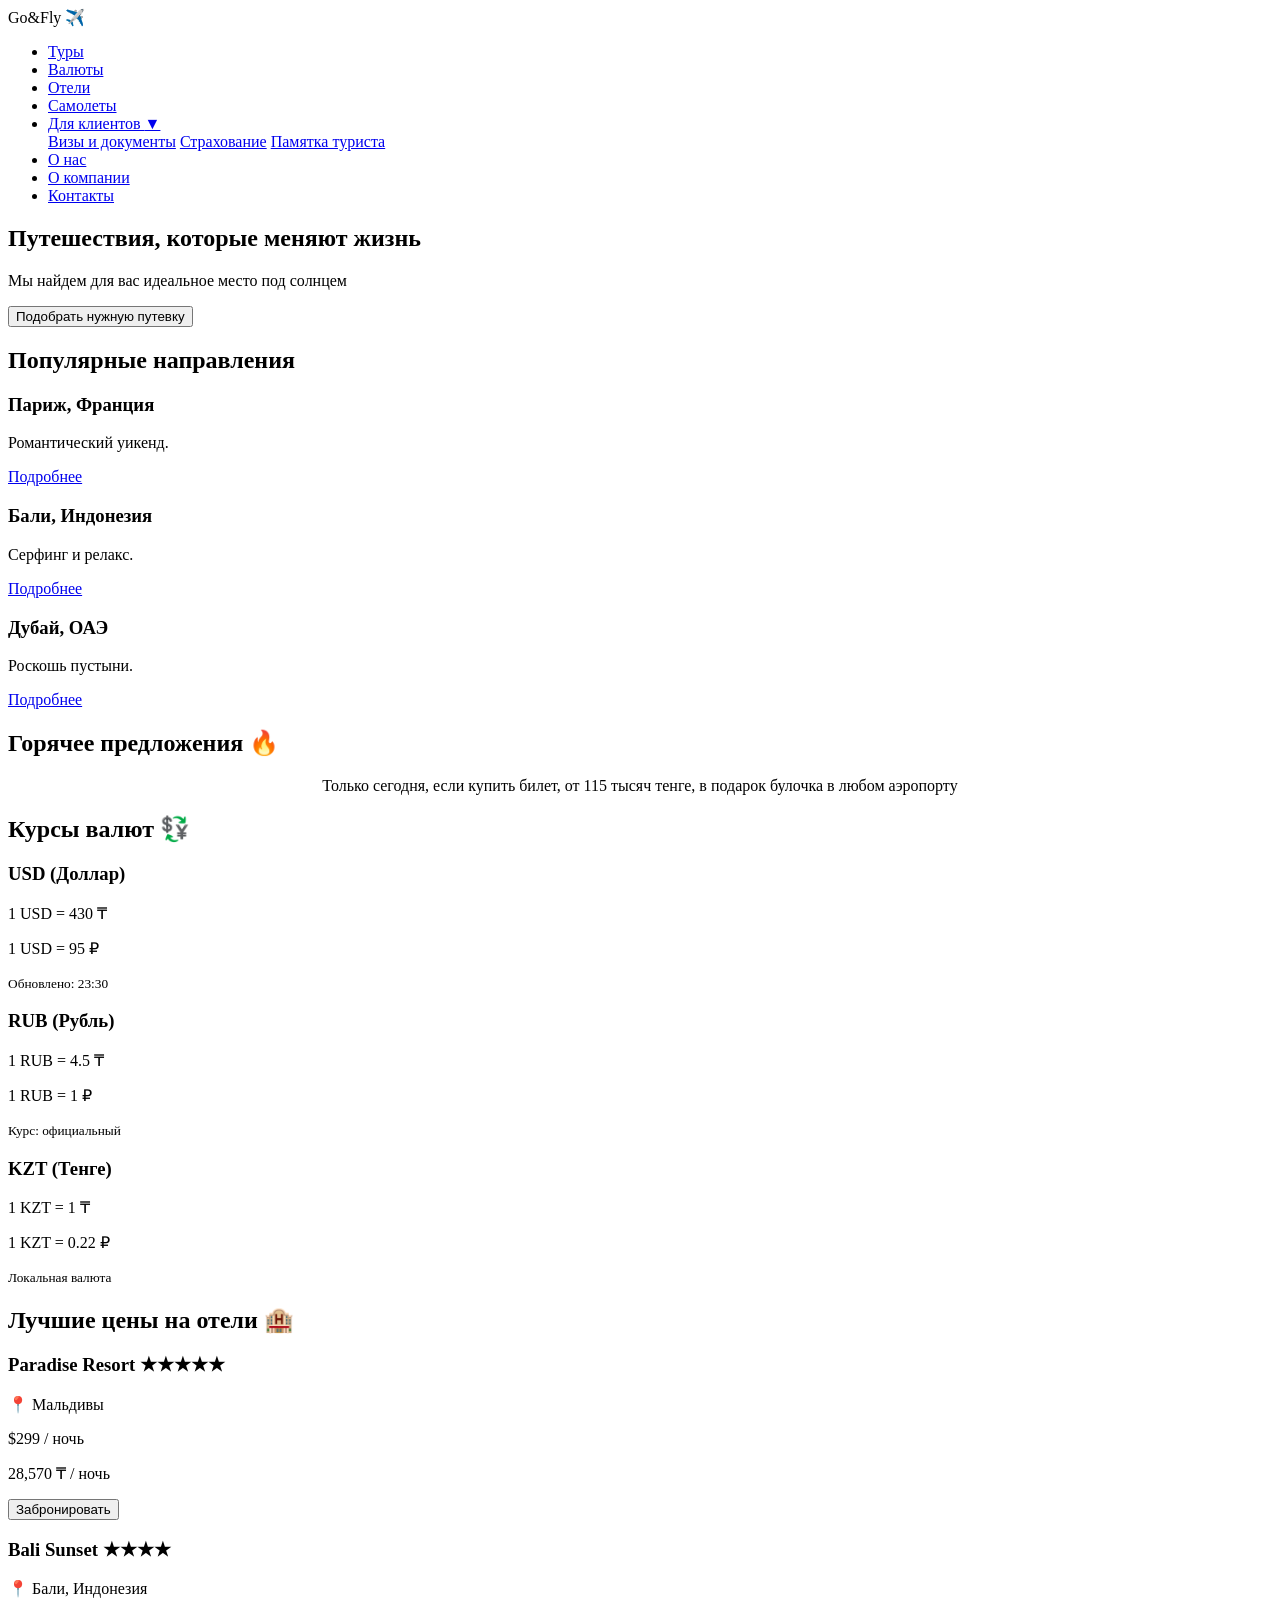
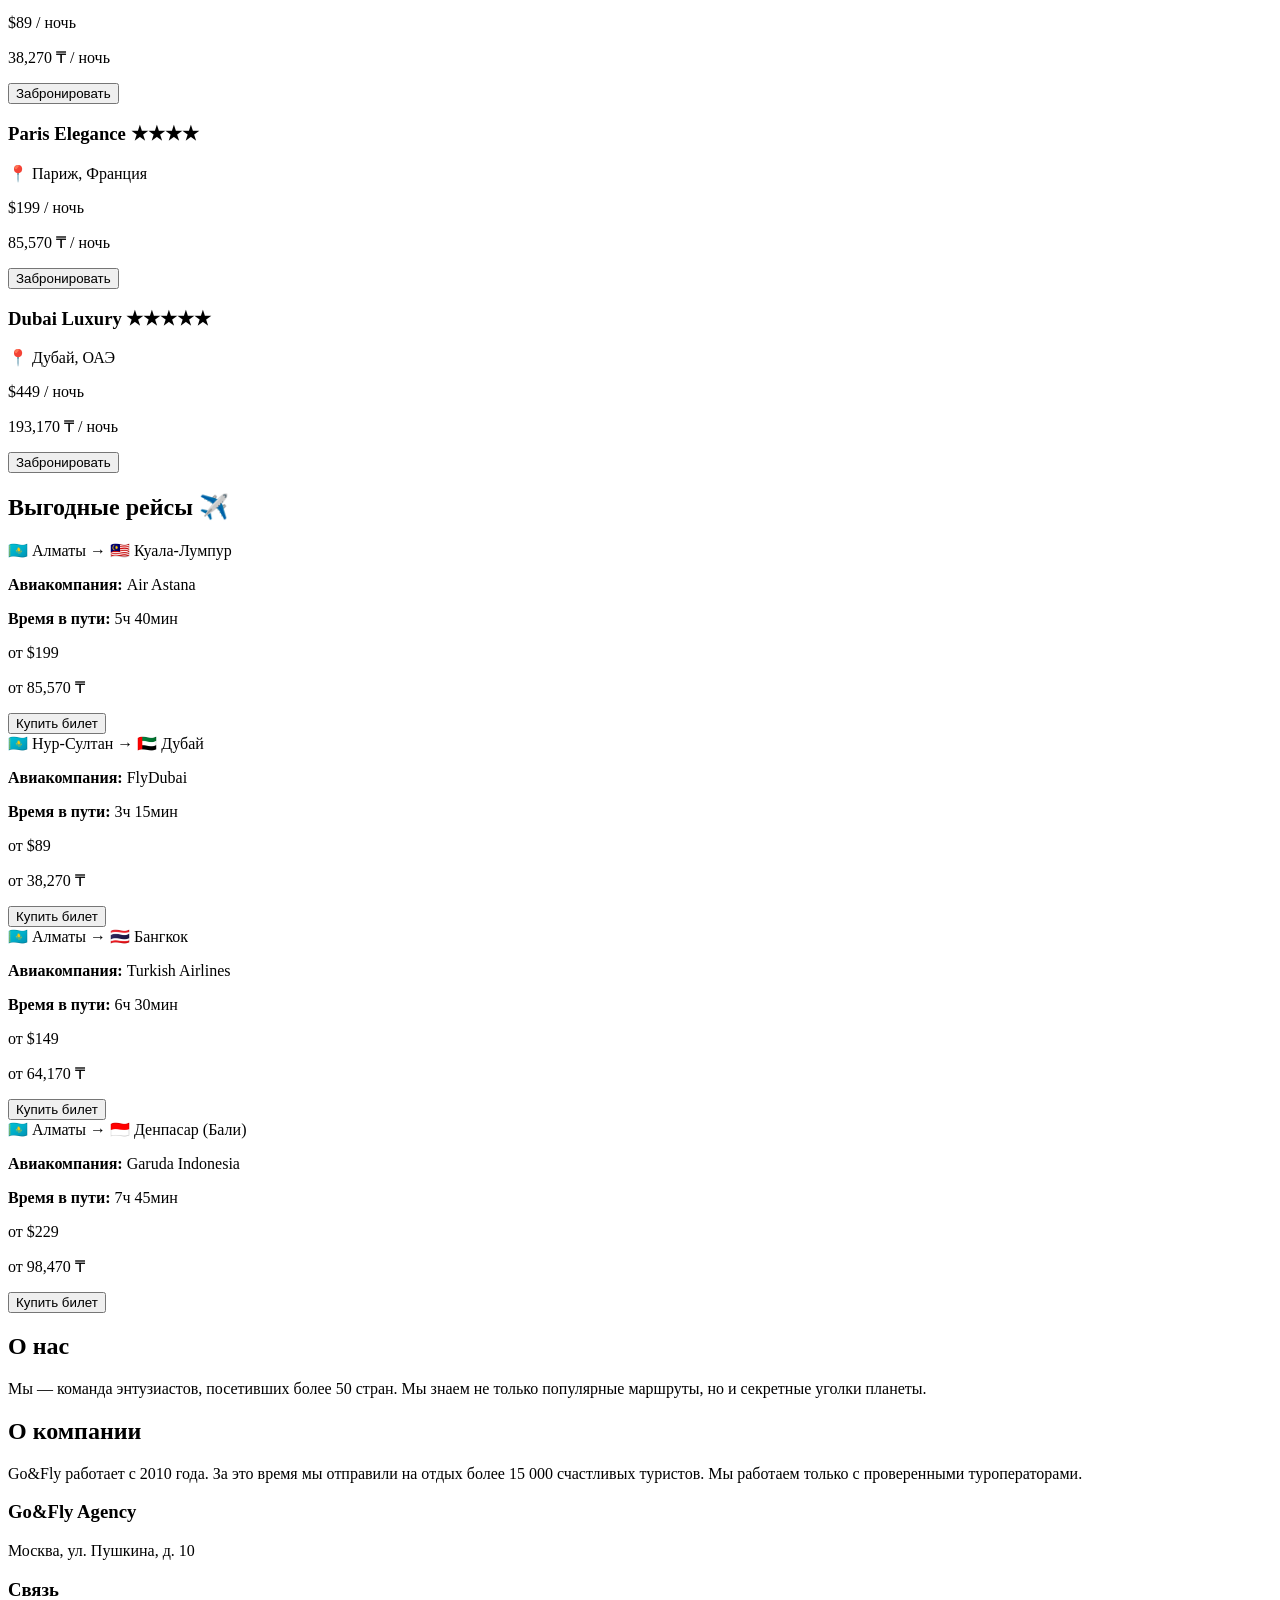
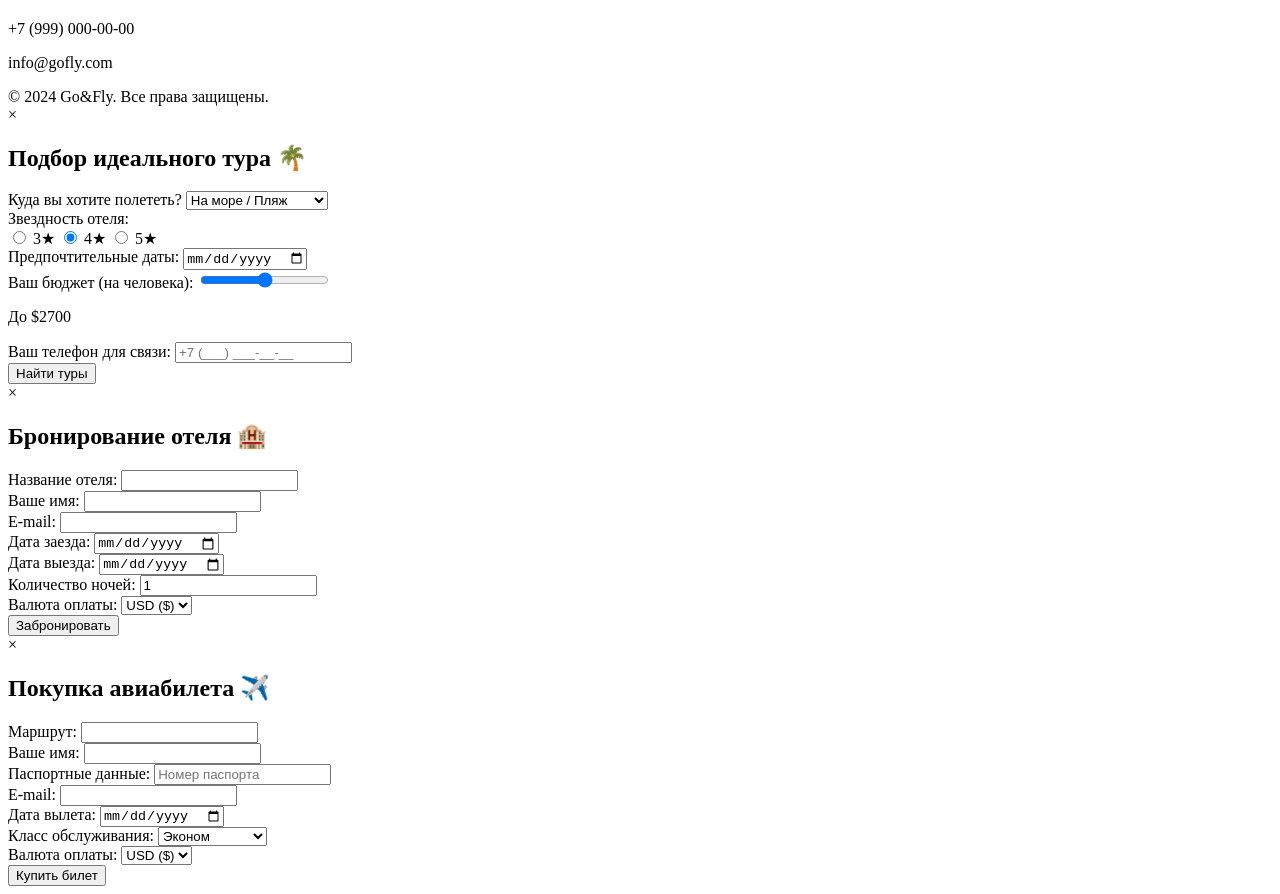
==== index.html @ 816c796a "skip" ====
<!DOCTYPE html>
<html lang="ru">
<head>
    <meta charset="UTF-8">
    <meta name="viewport" content="width=device-width, initial-scale=1.0">
    <title>Go&Fly - Твой идеальный отдых</title>
    <link rel="stylesheet" href="../aga/style.css">
    <link href="https://fonts.googleapis.com/css2?family=Montserrat:wght@400;600;700&display=swap" rel="stylesheet">
</head>
<body>

    <header>
        <div class="container header-container">
            <div class="logo">Go&Fly ✈️</div>
            
            <nav>
                <ul class="nav-list">
                    <li><a href="#tours">Туры</a></li>
                    <li><a href="#currency">Валюты</a></li>
                    <li><a href="#hotels">Отели</a></li>
                    <li><a href="#flights">Самолеты</a></li>
                    <li class="dropdown">
                        <a href="#clients" class="dropbtn">Для клиентов <span class="arrow">▼</span></a>
                        <div class="dropdown-content">
                            <a href="#visa">Визы и документы</a>
                            <a href="#insurance">Страхование</a>
                            <a href="#memo">Памятка туриста</a>
                        </div>
                    </li>
                    <li><a href="#about-us">О нас</a></li>
                    <li><a href="#company">О компании</a></li>
                    <li><a href="#contact">Контакты</a></li>
                </ul>
            </nav>
        </div>
    </header>

    <section class="hero" style="background: url('../aga/bj_1.jpg') center/cover no-repeat;">
        <div class="hero-overlay">
            <div class="hero-content">
                <h1>Путешествия, которые меняют жизнь</h1>
                <p>Мы найдем для вас идеальное место под солнцем</p>
                <button id="openQuizBtn" class="main-btn">Подобрать нужную путевку</button>
            </div>
        </div>
    </section>

    <section id="tours" class="section">
        <div class="container">
            <h2 class="section-title">Популярные направления</h2>
            <div class="cards-grid">
                <div class="card">
                    <div class="card-img" style="background-image: url('../aga/paris.jpg');"></div>
                    <div class="card-info">
                        <h3>Париж, Франция</h3>
                        <p>Романтический уикенд.</p>
                        <a class="buy-btn" href="paris-tour.html">Подробнее</a>
                    </div>
                </div>
                <div class="card">
                    <div class="card-img" style="background-image: url('../aga/Bali.jpg');"></div>
                    <div class="card-info">
                        <h3>Бали, Индонезия</h3>
                        <p>Серфинг и релакс.</p>
                        <a class="buy-btn" href="bali-tour.html">Подробнее</a>
                    </div>
                </div>
                <div class="card">
                    <div class="card-img" style="background-image: url('../aga/Dubai.jpg');"></div>
                    <div class="card-info">
                        <h3>Дубай, ОАЭ</h3>
                        <p>Роскошь пустыни.</p>
                        <a class="buy-btn" href="dubai-tour.html">Подробнее</a>
                    </div>
                </div>
            </div>
        </div>
    </section>

    <section id="hot-tours" class="section bg-light">
        <div class="container">
            <h2 class="section-title">Горячее предложения 🔥</h2>
            <p style="text-align: center;">Только сегодня, если купить билет, от 115 тысяч тенге, в подарок булочка в любом аэропорту</p>
        </div>
    </section>

    <!-- КУРСЫ ВАЛЮТ -->
    <section id="currency" class="section">
        <div class="container">
            <h2 class="section-title">Курсы валют 💱</h2>
            <div class="currency-grid">
                <div class="currency-card">
                    <h3>USD (Доллар)</h3>
                    <p class="exchange-rate">1 USD = <span id="usd-rate">430</span> ₸</p>
                    <p class="exchange-rate">1 USD = <span id="usd-rub">95</span> ₽</p>
                    <small>Обновлено: <span id="currency-time">сейчас</span></small>
                </div>
                <div class="currency-card">
                    <h3>RUB (Рубль)</h3>
                    <p class="exchange-rate">1 RUB = <span id="rub-rate">4.5</span> ₸</p>
                    <p class="exchange-rate">1 RUB = 1 ₽</p>
                    <small>Курс: официальный</small>
                </div>
                <div class="currency-card">
                    <h3>KZT (Тенге)</h3>
                    <p class="exchange-rate">1 KZT = 1 ₸</p>
                    <p class="exchange-rate">1 KZT = <span id="kzt-rub">0.22</span> ₽</p>
                    <small>Локальная валюта</small>
                </div>
            </div>
        </div>
    </section>

    <!-- ЦЕНЫ НА ОТЕЛИ -->
    <section id="hotels" class="section bg-light">
        <div class="container">
            <h2 class="section-title">Лучшие цены на отели 🏨</h2>
            <div class="hotels-grid">
                <div class="hotel-card">
                    <div class="hotel-img" style="background-image: url('../aga/hotel_1.jpg');"></div>
                    <div class="hotel-info">
                        <h3>Paradise Resort ★★★★★</h3>
                        <p class="hotel-location">📍 Мальдивы</p>
                        <p class="hotel-price">$299 / ночь</p>
                        <p class="hotel-price-alt">28,570 ₸ / ночь</p>
                        <button class="book-hotel-btn" onclick="openHotelBooking('Paradise Resort')">Забронировать</button>
                    </div>
                </div>
                <div class="hotel-card">
                    <div class="hotel-img" style="background-image: url('../aga/hotel_2.jpg');"></div>
                    <div class="hotel-info">
                        <h3>Bali Sunset ★★★★</h3>
                        <p class="hotel-location">📍 Бали, Индонезия</p>
                        <p class="hotel-price">$89 / ночь</p>
                        <p class="hotel-price-alt">38,270 ₸ / ночь</p>
                        <button class="book-hotel-btn" onclick="openHotelBooking('Bali Sunset')">Забронировать</button>
                    </div>
                </div>
                <div class="hotel-card">
                    <div class="hotel-img" style="background-image: url('../aga/hotel_3.jpg');"></div>
                    <div class="hotel-info">
                        <h3>Paris Elegance ★★★★</h3>
                        <p class="hotel-location">📍 Париж, Франция</p>
                        <p class="hotel-price">$199 / ночь</p>
                        <p class="hotel-price-alt">85,570 ₸ / ночь</p>
                        <button class="book-hotel-btn" onclick="openHotelBooking('Paris Elegance')">Забронировать</button>
                    </div>
                </div>
                <div class="hotel-card">
                    <div class="hotel-img" style="background-image: url('../aga/hotel_4.jpg');"></div>
                    <div class="hotel-info">
                        <h3>Dubai Luxury ★★★★★</h3>
                        <p class="hotel-location">📍 Дубай, ОАЭ</p>
                        <p class="hotel-price">$449 / ночь</p>
                        <p class="hotel-price-alt">193,170 ₸ / ночь</p>
                        <button class="book-hotel-btn" onclick="openHotelBooking('Dubai Luxury')">Забронировать</button>
                    </div>
                </div>
            </div>
        </div>
    </section>

    <!-- ЦЕНЫ НА САМОЛЕТЫ -->
    <section id="flights" class="section">
        <div class="container">
            <h2 class="section-title">Выгодные рейсы ✈️</h2>
            <div class="flights-grid">
                <div class="flight-card">
                    <div class="flight-header">
                        <div class="flight-route">
                            <span class="city">🇰🇿 Алматы</span>
                            <span class="arrow-flight">→</span>
                            <span class="city">🇲🇾 Куала-Лумпур</span>
                        </div>
                    </div>
                    <div class="flight-details">
                        <p><strong>Авиакомпания:</strong> Air Astana</p>
                        <p><strong>Время в пути:</strong> 5ч 40мин</p>
                        <p class="flight-price">от $199</p>
                        <p class="flight-price-alt">от 85,570 ₸</p>
                        <button class="book-flight-btn" onclick="openFlightBooking('Алматы → Куала-Лумпур')">Купить билет</button>
                    </div>
                </div>
                <div class="flight-card">
                    <div class="flight-header">
                        <div class="flight-route">
                            <span class="city">🇰🇿 Нур-Султан</span>
                            <span class="arrow-flight">→</span>
                            <span class="city">🇦🇪 Дубай</span>
                        </div>
                    </div>
                    <div class="flight-details">
                        <p><strong>Авиакомпания:</strong> FlyDubai</p>
                        <p><strong>Время в пути:</strong> 3ч 15мин</p>
                        <p class="flight-price">от $89</p>
                        <p class="flight-price-alt">от 38,270 ₸</p>
                        <button class="book-flight-btn" onclick="openFlightBooking('Нур-Султан → Дубай')">Купить билет</button>
                    </div>
                </div>
                <div class="flight-card">
                    <div class="flight-header">
                        <div class="flight-route">
                            <span class="city">🇰🇿 Алматы</span>
                            <span class="arrow-flight">→</span>
                            <span class="city">🇹🇭 Бангкок</span>
                        </div>
                    </div>
                    <div class="flight-details">
                        <p><strong>Авиакомпания:</strong> Turkish Airlines</p>
                        <p><strong>Время в пути:</strong> 6ч 30мин</p>
                        <p class="flight-price">от $149</p>
                        <p class="flight-price-alt">от 64,170 ₸</p>
                        <button class="book-flight-btn" onclick="openFlightBooking('Алматы → Бангкок')">Купить билет</button>
                    </div>
                </div>
                <div class="flight-card">
                    <div class="flight-header">
                        <div class="flight-route">
                            <span class="city">🇰🇿 Алматы</span>
                            <span class="arrow-flight">→</span>
                            <span class="city">🇮🇩 Денпасар (Бали)</span>
                        </div>
                    </div>
                    <div class="flight-details">
                        <p><strong>Авиакомпания:</strong> Garuda Indonesia</p>
                        <p><strong>Время в пути:</strong> 7ч 45мин</p>
                        <p class="flight-price">от $229</p>
                        <p class="flight-price-alt">от 98,470 ₸</p>
                        <button class="book-flight-btn" onclick="openFlightBooking('Алматы → Денпасар')">Купить билет</button>
                    </div>
                </div>
            </div>
        </div>
    </section>

    <section id="about-us" class="section">
        <div class="container split-section">
            <div class="text-block">
                <h2>О нас</h2>
                <p>Мы — команда энтузиастов, посетивших более 50 стран. Мы знаем не только популярные маршруты, но и секретные уголки планеты.</p>
            </div>
            <div class="text-block" id="company">
                <h2>О компании</h2>
                <p>Go&Fly работает с 2010 года. За это время мы отправили на отдых более 15 000 счастливых туристов. Мы работаем только с проверенными туроператорами.</p>
            </div>
        </div>
    </section>

    <footer id="contact">
        <div class="container footer-content">
            <div>
                <h3>Go&Fly Agency</h3>
                <p>Москва, ул. Пушкина, д. 10</p>
            </div>
            <div>
                <h3>Связь</h3>
                <p>+7 (999) 000-00-00</p>
                <p>info@gofly.com</p>
            </div>
        </div>
        <div class="copyright">
            &copy; 2024 Go&Fly. Все права защищены.
        </div>
    </footer>

    <div id="quizModal" class="modal">
        <div class="modal-content">
            <span class="close-btn">&times;</span>
            <h2>Подбор идеального тура 🌴</h2>
            <form id="tourForm">
                <div class="form-group">
                    <label>Куда вы хотите полететь?</label>
                    <select id="destination">
                        <option value="sea">На море / Пляж</option>
                        <option value="mountains">В горы / Лыжи</option>
                        <option value="city">Город / Экскурсии</option>
                        <option value="exotic">Экзотика / Острова</option>
                    </select>
                </div>
                
                <div class="form-group">
                    <label>Звездность отеля:</label>
                    <div class="radio-group">
                        <label><input type="radio" name="stars" value="3"> 3★</label>
                        <label><input type="radio" name="stars" value="4" checked> 4★</label>
                        <label><input type="radio" name="stars" value="5"> 5★</label>
                    </div>
                </div>

                <div class="form-group">
                    <label>Предпочтительные даты:</label>
                    <input type="date" required>
                </div>

                <div class="form-group">
                    <label>Ваш бюджет (на человека):</label>
                    <input type="range" min="500" max="5000" step="100" id="budgetRange" oninput="document.getElementById('budgetVal').innerText = this.value">
                    <p>До $<span id="budgetVal">2700</span></p>
                </div>

                <div class="form-group">
                    <label>Ваш телефон для связи:</label>
                    <input type="tel" placeholder="+7 (___) ___-__-__" required>
                </div>

                <button type="submit" class="submit-btn">Найти туры</button>
            </form>
        </div>
    </div>

    <!-- МОДАЛЬНОЕ ОКНО БРОНИРОВАНИЯ ОТЕЛЯ -->
    <div id="hotelBookingModal" class="modal">
        <div class="modal-content">
            <span class="close-btn" onclick="closeHotelBooking()">&times;</span>
            <h2>Бронирование отеля 🏨</h2>
            <form id="hotelForm">
                <div class="form-group">
                    <label>Название отеля:</label>
                    <input type="text" id="hotelName" readonly>
                </div>
                <div class="form-group">
                    <label>Ваше имя:</label>
                    <input type="text" id="guestName" required>
                </div>
                <div class="form-group">
                    <label>E-mail:</label>
                    <input type="email" id="hotelEmail" required>
                </div>
                <div class="form-group">
                    <label>Дата заезда:</label>
                    <input type="date" id="checkInDate" required>
                </div>
                <div class="form-group">
                    <label>Дата выезда:</label>
                    <input type="date" id="checkOutDate" required>
                </div>
                <div class="form-group">
                    <label>Количество ночей:</label>
                    <input type="number" id="nights" min="1" value="1" required>
                </div>
                <div class="form-group">
                    <label>Валюта оплаты:</label>
                    <select id="hotelCurrency">
                        <option value="usd">USD ($)</option>
                        <option value="kzt">KZT (₸)</option>
                        <option value="rub">RUB (₽)</option>
                    </select>
                </div>
                <button type="submit" class="submit-btn">Забронировать</button>
            </form>
            <div id="hotelBookingResult" style="display: none; margin-top: 15px; padding: 12px; border-radius: 8px; background: #e9f7ef; color: #155724; border: 1px solid #c3e6cb;"></div>
        </div>
    </div>

    <!-- МОДАЛЬНОЕ ОКНО ПОКУПКИ БИЛЕТА НА САМОЛЕТ -->
    <div id="flightBookingModal" class="modal">
        <div class="modal-content">
            <span class="close-btn" onclick="closeFlightBooking()">&times;</span>
            <h2>Покупка авиабилета ✈️</h2>
            <form id="flightForm">
                <div class="form-group">
                    <label>Маршрут:</label>
                    <input type="text" id="flightRoute" readonly>
                </div>
                <div class="form-group">
                    <label>Ваше имя:</label>
                    <input type="text" id="passengerName" required>
                </div>
                <div class="form-group">
                    <label>Паспортные данные:</label>
                    <input type="text" id="passportNumber" placeholder="Номер паспорта" required>
                </div>
                <div class="form-group">
                    <label>E-mail:</label>
                    <input type="email" id="flightEmail" required>
                </div>
                <div class="form-group">
                    <label>Дата вылета:</label>
                    <input type="date" id="departureDate" required>
                </div>
                <div class="form-group">
                    <label>Класс обслуживания:</label>
                    <select id="seatClass">
                        <option value="economy">Эконом</option>
                        <option value="business">Бизнес</option>
                        <option value="first">Первый класс</option>
                    </select>
                </div>
                <div class="form-group">
                    <label>Валюта оплаты:</label>
                    <select id="flightCurrency">
                        <option value="usd">USD ($)</option>
                        <option value="kzt">KZT (₸)</option>
                        <option value="rub">RUB (₽)</option>
                    </select>
                </div>
                <button type="submit" class="submit-btn">Купить билет</button>
            </form>
            <div id="flightBookingResult" style="display: none; margin-top: 15px; padding: 12px; border-radius: 8px; background: #e9f7ef; color: #155724; border: 1px solid #c3e6cb;"></div>
        </div>
    </div>

    <script src="script.js"></script>
</body>
</html>
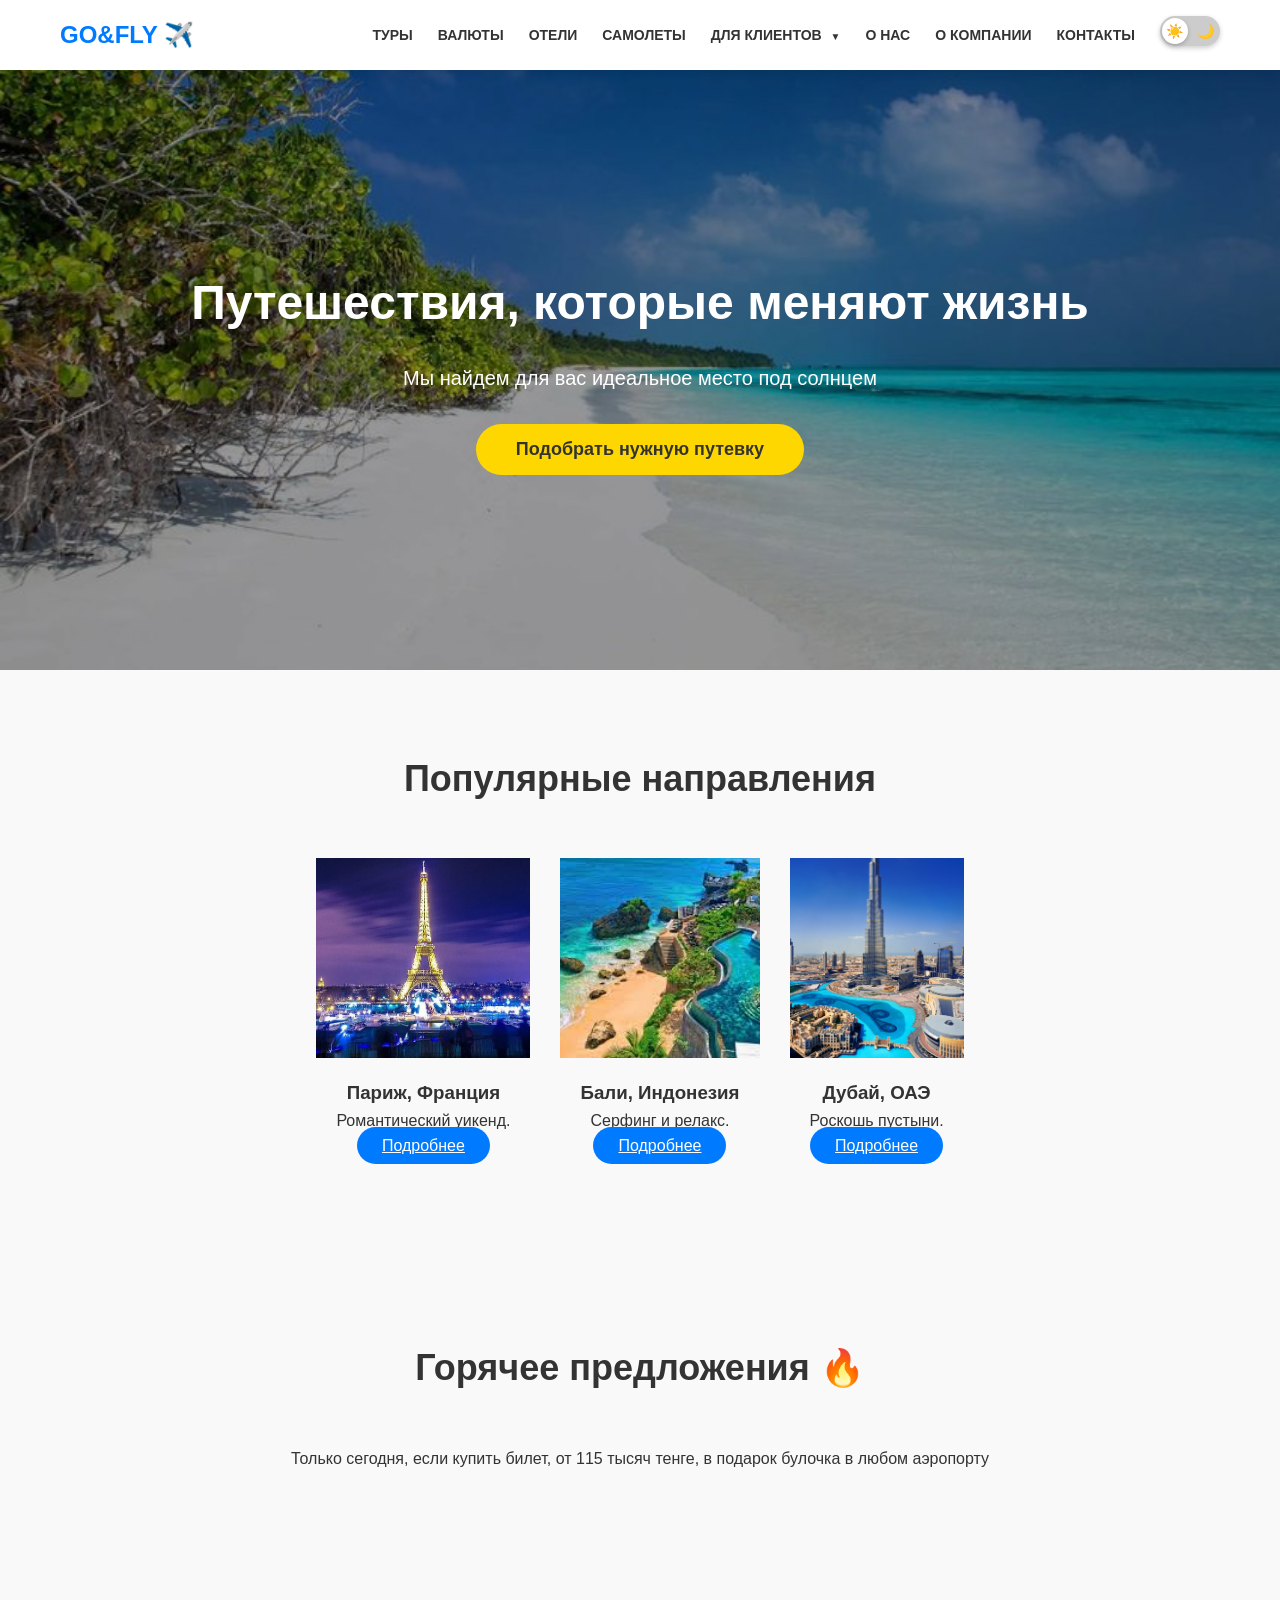
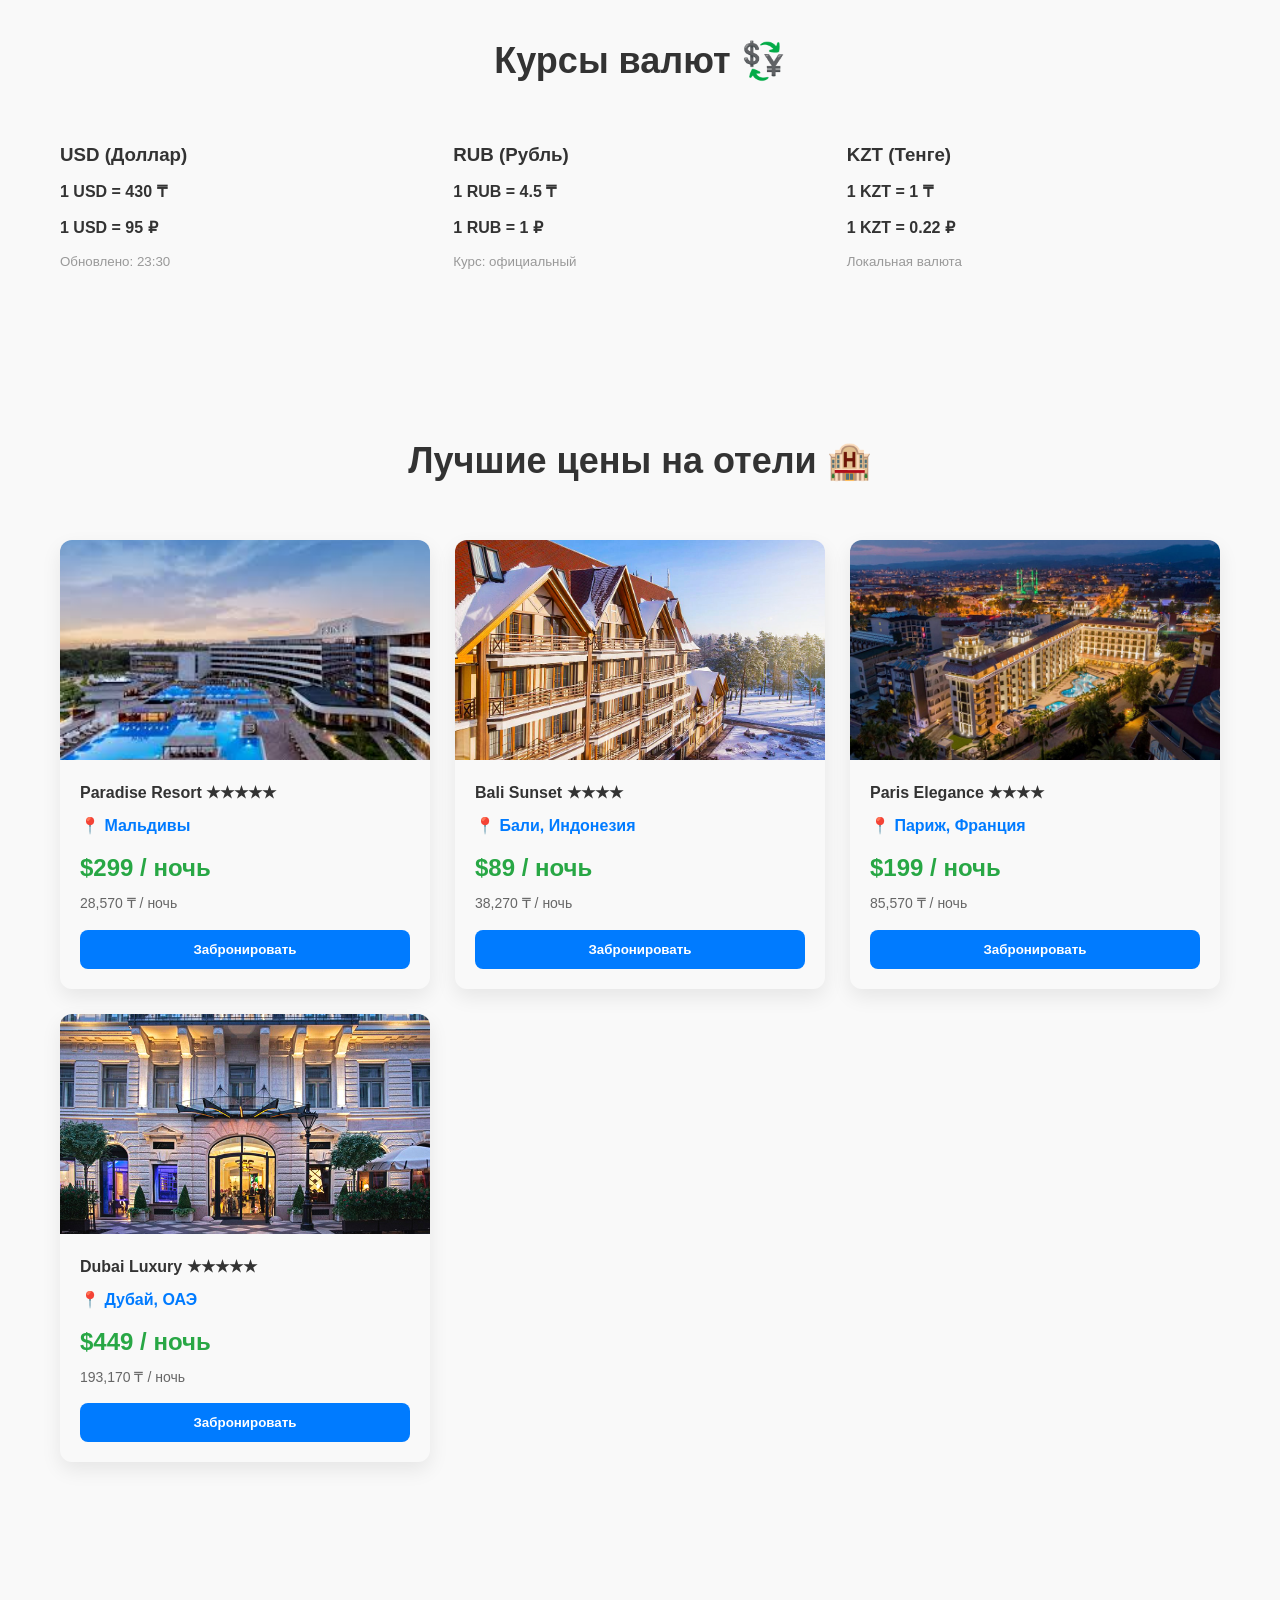
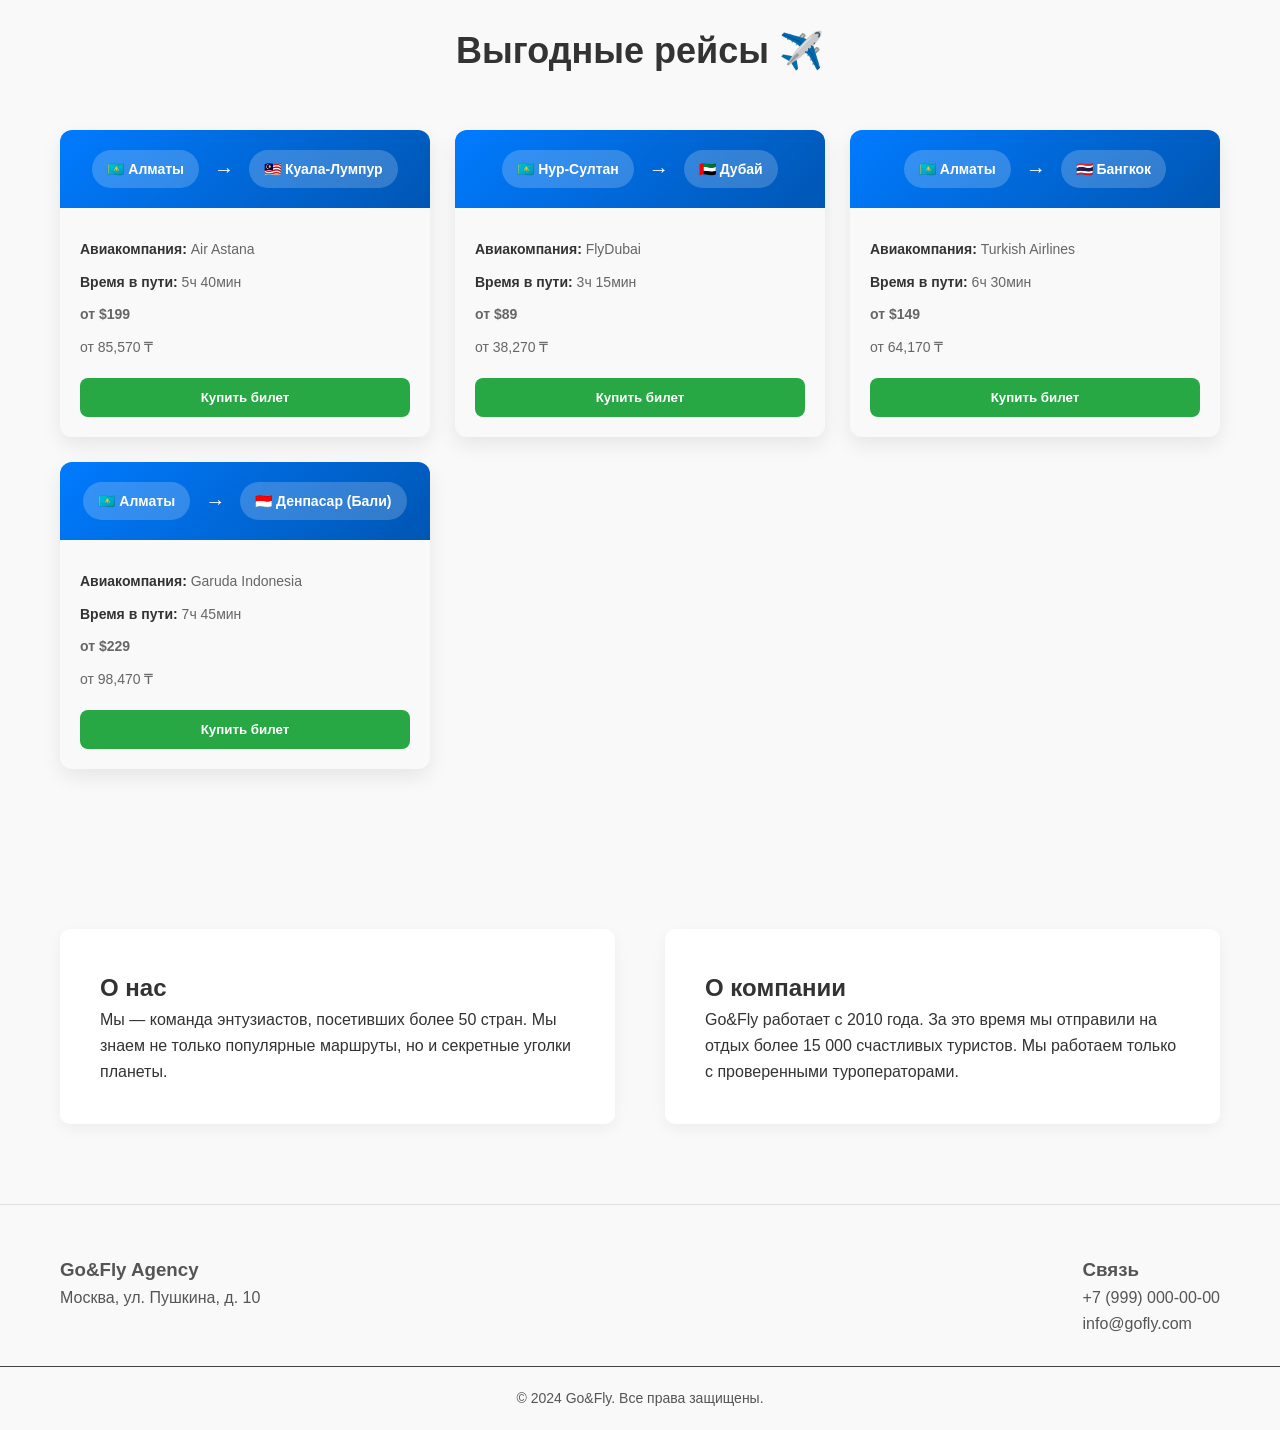
==== commit 3ed0620d: "skip" ====
--- a/index.html
+++ b/index.html
@@ -4,7 +4,7 @@
     <meta charset="UTF-8">
     <meta name="viewport" content="width=device-width, initial-scale=1.0">
     <title>Go&Fly - Твой идеальный отдых</title>
-    <link rel="stylesheet" href="../aga/style.css">
+    <link rel="stylesheet" href="./css/style.css">
     <link href="https://fonts.googleapis.com/css2?family=Montserrat:wght@400;600;700&display=swap" rel="stylesheet">
 </head>
 <body>
@@ -30,12 +30,18 @@
                     <li><a href="#about-us">О нас</a></li>
                     <li><a href="#company">О компании</a></li>
                     <li><a href="#contact">Контакты</a></li>
+                    <li>
+                        <button class="theme-toggle" id="themeToggle" title="Переключить тему">
+                            <span class="theme-icon sun">☀️</span>
+                            <span class="theme-icon moon">🌙</span>
+                        </button>
+                    </li>
                 </ul>
             </nav>
         </div>
     </header>
 
-    <section class="hero" style="background: url('../aga/bj_1.jpg') center/cover no-repeat;">
+    <section class="hero" style="background: url('./image/bj_1.jpg') center/cover no-repeat;">
         <div class="hero-overlay">
             <div class="hero-content">
                 <h1>Путешествия, которые меняют жизнь</h1>
@@ -50,27 +56,27 @@
             <h2 class="section-title">Популярные направления</h2>
             <div class="cards-grid">
                 <div class="card">
-                    <div class="card-img" style="background-image: url('../aga/paris.jpg');"></div>
+                    <div class="card-img" style="background-image: url('./image/paris.jpg');"></div>
                     <div class="card-info">
                         <h3>Париж, Франция</h3>
                         <p>Романтический уикенд.</p>
-                        <a class="buy-btn" href="paris-tour.html">Подробнее</a>
+                        <a class="buy-btn" href="html/paris-tour.html">Подробнее</a>
                     </div>
                 </div>
                 <div class="card">
-                    <div class="card-img" style="background-image: url('../aga/Bali.jpg');"></div>
+                    <div class="card-img" style="background-image: url('./image/Bali.jpg');"></div>
                     <div class="card-info">
                         <h3>Бали, Индонезия</h3>
                         <p>Серфинг и релакс.</p>
-                        <a class="buy-btn" href="bali-tour.html">Подробнее</a>
+                        <a class="buy-btn" href="html/bali-tour.html">Подробнее</a>
                     </div>
                 </div>
                 <div class="card">
-                    <div class="card-img" style="background-image: url('../aga/Dubai.jpg');"></div>
+                    <div class="card-img" style="background-image: url('./image/Dubai.jpg');"></div>
                     <div class="card-info">
                         <h3>Дубай, ОАЭ</h3>
                         <p>Роскошь пустыни.</p>
-                        <a class="buy-btn" href="dubai-tour.html">Подробнее</a>
+                        <a class="buy-btn" href="html/dubai-tour.html">Подробнее</a>
                     </div>
                 </div>
             </div>
@@ -117,7 +123,7 @@
             <h2 class="section-title">Лучшие цены на отели 🏨</h2>
             <div class="hotels-grid">
                 <div class="hotel-card">
-                    <div class="hotel-img" style="background-image: url('../aga/hotel_1.jpg');"></div>
+                    <div class="hotel-img" style="background-image: url('./image/hotel_1.jpg');"></div>
                     <div class="hotel-info">
                         <h3>Paradise Resort ★★★★★</h3>
                         <p class="hotel-location">📍 Мальдивы</p>
@@ -127,7 +133,7 @@
                     </div>
                 </div>
                 <div class="hotel-card">
-                    <div class="hotel-img" style="background-image: url('../aga/hotel_2.jpg');"></div>
+                    <div class="hotel-img" style="background-image: url('./image/hotel_2.jpg');"></div>
                     <div class="hotel-info">
                         <h3>Bali Sunset ★★★★</h3>
                         <p class="hotel-location">📍 Бали, Индонезия</p>
@@ -137,7 +143,7 @@
                     </div>
                 </div>
                 <div class="hotel-card">
-                    <div class="hotel-img" style="background-image: url('../aga/hotel_3.jpg');"></div>
+                    <div class="hotel-img" style="background-image: url('./image/hotel_3.jpg');"></div>
                     <div class="hotel-info">
                         <h3>Paris Elegance ★★★★</h3>
                         <p class="hotel-location">📍 Париж, Франция</p>
@@ -147,7 +153,7 @@
                     </div>
                 </div>
                 <div class="hotel-card">
-                    <div class="hotel-img" style="background-image: url('../aga/hotel_4.jpg');"></div>
+                    <div class="hotel-img" style="background-image: url('./image/hotel_4.jpg');"></div>
                     <div class="hotel-info">
                         <h3>Dubai Luxury ★★★★★</h3>
                         <p class="hotel-location">📍 Дубай, ОАЭ</p>
@@ -400,6 +406,6 @@
         </div>
     </div>
 
-    <script src="script.js"></script>
+    <script src="./js/script.js"></script>
 </body>
 </html>
--- a/css/style.css
+++ b/css/style.css
@@ -0,0 +1,671 @@
+/* ОБЩИЕ СТИЛИ */
+* {
+    margin: 0;
+    padding: 0;
+    box-sizing: border-box;
+}
+
+:root {
+    /* Светлая тема */
+    --bg-primary: #f9f9f9;
+    --bg-secondary: #ffffff;
+    --text-primary: #333;
+    --text-secondary: #555;
+    --border-color: rgba(0,0,0,0.1);
+    --header-shadow: 0 2px 10px rgba(0,0,0,0.1);
+}
+
+body.dark-theme {
+    /* Темная тема */
+    --bg-primary: #1a1a1a;
+    --bg-secondary: #2d2d2d;
+    --text-primary: #e0e0e0;
+    --text-secondary: #b0b0b0;
+    --border-color: rgba(255,255,255,0.1);
+    --header-shadow: 0 2px 10px rgba(0,0,0,0.5);
+}
+
+html {
+    scroll-behavior: smooth;
+}
+
+body {
+    font-family: 'Montserrat', sans-serif;
+    color: var(--text-primary);
+    line-height: 1.6;
+    background-color: var(--bg-primary);
+    transition: background-color 0.3s ease, color 0.3s ease;
+}
+
+.container {
+    max-width: 1200px;
+    margin: 0 auto;
+    padding: 0 20px;
+}
+
+/* ШАПКА */
+header {
+    background-color: var(--bg-secondary);
+    box-shadow: var(--header-shadow);
+    position: sticky;
+    top: 0;
+    z-index: 1000;
+    transition: background-color 0.3s ease, box-shadow 0.3s ease;
+}
+
+.header-container {
+    display: flex;
+    justify-content: space-between;
+    align-items: center;
+    height: 70px;
+}
+
+.logo {
+    font-size: 24px;
+    font-weight: 700;
+    color: #007bff;
+    text-transform: uppercase;
+}
+
+.nav-list {
+    display: flex;
+    list-style: none;
+    align-items: center;
+}
+
+.nav-list li {
+    position: relative;
+    margin-left: 25px;
+}
+
+.nav-list a {
+    text-decoration: none;
+    color: var(--text-primary);
+    font-weight: 600;
+    font-size: 14px;
+    text-transform: uppercase;
+    transition: color 0.3s;
+}
+
+.nav-list a:hover {
+    color: #007bff;
+}
+
+/* ВЫПАДАЮЩЕЕ МЕНЮ */
+.dropdown-content {
+    display: none;
+    position: absolute;
+    background-color: var(--bg-secondary);
+    min-width: 200px;
+    box-shadow: var(--header-shadow);
+    top: 100%;
+    left: 0;
+    z-index: 1;
+    border-radius: 5px;
+    padding: 10px 0;
+    transition: background-color 0.3s ease;
+}
+
+.dropdown-content a {
+    display: block;
+    padding: 10px 20px;
+    text-transform: none;
+    color: var(--text-secondary);
+    transition: background-color 0.3s;
+}
+
+.dropdown-content a:hover {
+    background-color: #f1f1f1;
+    color: #007bff;
+}
+
+/* Показываем меню при наведении на li с классом dropdown */
+.dropdown:hover .dropdown-content {
+    display: block;
+}
+
+.arrow {
+    font-size: 10px;
+    margin-left: 5px;
+}
+
+/* ГЛАВНЫЙ БАННЕР (HERO) */
+.hero {
+    height: 600px;
+    background: url('https://source.unsplash.com/1600x900/?beach,travel') no-repeat center center/cover;
+    position: relative;
+}
+
+.hero-overlay {
+    background: rgba(0, 0, 0, 0.4); /* Затемнение */
+    height: 100%;
+    display: flex;
+    align-items: center;
+    justify-content: center;
+    text-align: center;
+    color: white;
+}
+
+.hero-content h1 {
+    font-size: 48px;
+    margin-bottom: 20px;
+}
+
+.hero-content p {
+    font-size: 20px;
+    margin-bottom: 30px;
+}
+
+.main-btn {
+    padding: 15px 40px;
+    background-color: #ffd700;
+    color: #333;
+    border: none;
+    border-radius: 30px;
+    font-size: 18px;
+    font-weight: bold;
+    cursor: pointer;
+    transition: transform 0.2s, background 0.2s;
+}
+
+.main-btn:hover {
+    background-color: #ffea00;
+    transform: scale(1.05);
+}
+
+/* СЕКЦИИ */
+.section {
+    padding: 80px 0;
+}
+
+.section-title {
+    text-align: center;
+    font-size: 36px;
+    margin-bottom: 50px;
+    color: #333;
+}
+var(--bg-primary)
+.bg-light {
+    background-color: #eef2f5;
+}
+
+/* КАРТОЧКИ */
+.cards-grid {
+    display: flex;
+    justify-content: center;
+    gap: 30px;
+    flex-wrap: wrap;
+}
+var(--bg-secondary)
+.card {
+    background: white;
+    border-radius: 15px;
+    overflow: hidden;
+    width: 350px;
+    box-shadow: 0 10px 20px rgba(0,0,0,0.05);
+    transition: transform 0.3s;
+}
+
+.card:hover {
+    transform: translateY(-10px);
+}
+
+.card-img {
+    height: 200px;
+    background-size: cover;
+    background-position: center;
+}
+
+.card-info {
+    padding: 20px;
+    text-align: center;
+}
+
+.buy-btn {
+    margin-top: 15px;
+    padding: 10px 25px;
+    background-color: #007bff;
+    color: white;
+    border: none;
+    border-radius: 20px;
+    cursor: pointer;
+}
+
+.buy-btn:hover {
+    background-color: #0056b3;
+}
+
+/* РАЗДЕЛИТЕЛЬ О НАС/КОМПАНИИ */
+.split-section {
+    display: flex;
+    gap: 50px;
+}
+
+.text-block {
+    flex: 1;
+    background: var(--bg-secondary);
+    padding: 40px;
+    border-radius: 10px;
+    box-shadow: 0 5px 15px rgba(0,0,0,0.05);
+    transition: background-color 0.3s ease;
+}
+
+/* ФУТЕР */
+footer {var(--bg-secondary);
+    color: var(--text-secondary);
+    padding: 50px 0 20px;
+    border-top: 1px solid var(--border-color);
+    transition: background-color 0.3s ease
+    padding: 50px 0 20px;
+}
+
+.footer-content {
+    display: flex;
+    justify-content: space-between;
+    margin-bottom: 30px;
+}
+
+.copyright {
+    text-align: center;
+    border-top: 1px solid #444;
+    padding-top: 20px;
+    font-size: 14px;
+}
+
+/* МОДАЛЬНОЕ ОКНО (СТИЛИ) */
+.modal {
+    display: none; /* Скрыто по умолчанию */
+    position: fixed;
+    z-index: 2000;
+    left: 0;
+    top: 0;
+    width: 100%;
+    height: 100%;
+    background-color: rgba(0,0,0,0.7);
+    animation: fadeIn 0.4s;
+}
+
+.modal-content {
+    background-color: #fff;
+    margin: 5% auto;
+    padding: 40px;
+    border-radius: 15px;
+    width: 90%;
+    max-width: 500px;
+    position: relative;
+    box-shadow: 0 5px 30px rgba(0,0,0,0.3);
+}
+
+.close-btn {
+    position: absolute;
+    top: 15px;
+    right: 20px;
+    font-size: 28px;
+    font-weight: bold;
+    color: #aaa;
+    cursor: pointer;
+}
+
+.close-btn:hover {
+    color: #000;
+}
+
+/* Форма в модальном окне */
+.form-group {
+    margin-bottom: 20px;
+}
+
+.form-group label {
+    display: block;
+    margin-bottom: 8px;
+    font-weight: 600;
+}
+
+.form-group select, 
+.form-group input[type="date"],
+.form-group input[type="tel"] {
+    width: 100%;
+    padding: 10px;
+    border: 1px solid #ddd;
+    border-radius: 5px;
+    font-size: 16px;
+}
+
+.submit-btn {
+    width: 100%;
+    padding: 15px;
+    background-color: #28a745;
+    color: white;
+    font-size: 18px;
+    border: none;
+    border-radius: 5px;
+    cursor: pointer;
+}
+
+.submit-btn:hover {
+    background-color: #218838;
+}
+
+@keyframes fadeIn {
+    from {opacity: 0;}
+    to {opacity: 1;}
+}
+
+/* Стили для бронирования */
+.booking-section {
+    padding: 60px 0;
+}
+.booking-form {
+    max-width: 600px;
+    margin: 0 auto;
+    background: #fff;
+    padding: 30px;
+    border-radius: 12px;
+    box-shadow: 0 8px 30px rgba(0,0,0,0.06);
+}
+.booking-form .form-group {
+    margin-bottom: 18px;
+}
+.booking-form label { font-weight: 700; margin-bottom: 8px; display: block; }
+.booking-form input[type="email"],
+.booking-form input[type="date"],
+.booking-form select {
+    width: 100%;
+    padding: 12px;
+    border: 1px solid #ddd;
+    border-radius: 8px;
+    font-size: 16px;
+}
+#bookingResult {
+    display: none;
+    margin-top: 15px;
+    padding: 12px 16px;
+    border-radius: 8px;
+    background: #e9f7ef;
+    color: #155724;
+    border: 1px solid #c3e6cb;
+}
+
+/* ВАЛЮТЫ */
+.currency-grid {
+    display: grid;
+    grid-template-columns: repeat(auto-fit, minmax(250px, 1fr));
+    gap: 20px;
+}
+var(--bg-secondary);
+    padding: 25px;
+    border-radius: 12px;
+    box-shadow: 0 5px 15px rgba(0,0,0,0.08);
+    text-align: center;
+    border-left: 4px solid #007bff;
+    transition: background-color 0.3s ease0,0,0.08);
+    text-align: center;
+    border-left: 4px solid #007bff;
+}
+
+.currency-card h3 {
+    color: #007bff;
+    margin-bottom: 15px;
+    font-size: 18px;
+}
+
+.exchange-rate {
+    font-size: 16px;
+    margin: 10px 0;
+    font-weight: 600;
+}
+
+.currency-card small {
+    color: #999;
+    display: block;
+    margin-top: 10px;
+}
+
+/* ОТЕЛИ */
+.hotels-grid {
+    display: grid;
+    grid-template-columns: repeat(auto-fit, minmax(280px, 1fr));
+    gap: 25px;
+}
+
+.hotel-card {var(--bg-secondary)
+    background: white;
+    border-radius: 12px;
+    overflow: hidden;
+    box-shadow: 0 8px 20px rgba(0,0,0,0.08);
+    transition: transform 0.3s, box-shadow 0.3s;
+}
+
+.hotel-card:hover {
+    transform: translateY(-8px);
+    box-shadow: 0 12px 30px rgba(0,0,0,0.15);
+}
+
+.hotel-img {
+    height: 220px;
+    background-size: cover;
+    background-position: center;
+}
+
+.hotel-info {
+    padding: 20px;
+}
+
+.hotel-info h3 {
+    color: #333;
+    margin-bottom: 8px;
+    font-size: 16px;
+}
+
+.hotel-location {
+    color: #007bff;
+    font-weight: 600;
+    margin: 8px 0;
+}
+
+.hotel-price {
+    font-size: 24px;
+    color: #28a745;
+    font-weight: 700;
+    margin: 10px 0 5px;
+}
+
+.hotel-price-alt {
+    font-size: 14px;
+    color: #666;
+    margin-bottom: 15px;
+}
+
+.book-hotel-btn {
+    width: 100%;
+    padding: 12px;
+    background-color: #007bff;
+    color: white;
+    border: none;
+    border-radius: 8px;
+    cursor: pointer;
+    font-weight: 600;
+    transition: background 0.3s;
+}
+
+.book-hotel-btn:hover {
+    background-color: #0056b3;
+}
+
+/* САМОЛЕТЫ */
+.flights-grid {
+    display: grid;
+    grid-template-columns: repeat(auto-fit, minmax(300px, 1fr));
+    gap: 25px;
+}
+
+.flight-card {var(--bg-secondary)
+    background: white;
+    border-radius: 12px;
+    overflow: hidden;
+    box-shadow: 0 8px 20px rgba(0,0,0,0.08);
+    transition: transform 0.3s;
+}
+
+.flight-card:hover {
+    transform: translateY(-8px);
+}
+
+.flight-header {
+    background: linear-gradient(135deg, #007bff 0%, #0056b3 100%);
+    padding: 20px;
+    color: white;
+}
+
+.flight-route {
+    display: flex;
+    align-items: center;
+    justify-content: center;
+    gap: 15px;
+    font-weight: 600;
+    flex-wrap: wrap;
+}
+
+.flight-route .city {
+    background: rgba(255,255,255,0.2);
+    padding: 8px 15px;
+    border-radius: 20px;
+    font-size: 14px;
+}
+
+.arrow-flight {
+    font-size: 20px;
+    animation: slideArrow 1s infinite;
+}
+
+@keyframes slideArrow {
+    0%, 100% { transform: translateX(0); }
+    50% { transform: translateX(5px); }
+}
+
+.flight-details {
+    padding: 20px;
+}
+
+.flight-details p {
+    margin: 10px 0;
+    font-size: 14px;
+    color: #666;
+}
+
+.flight-details strong {
+    color: #333;
+}
+
+.flight-price {
+    font-size: 22px;
+    color: #28a745;
+    font-weight: 700;
+    margin-top: 10px !important;
+}
+
+.flight-price-alt {
+    font-size: 13px;
+    color: #999;
+}
+
+.book-flight-btn {
+    width: 100%;
+    padding: 12px;
+    background-color: #28a745;
+    color: white;
+    border: none;
+    border-radius: 8px;
+    cursor: pointer;
+    font-weight: 600;
+    margin-top: 10px;
+    transition: background 0.3s;
+}
+
+.book-flight-btn:hover {
+    background-color: #218838;
+}
+
+/* ПЕРЕКЛЮЧАТЕЛЬ ТЕМЫ */
+.theme-toggle {
+    position: relative;
+    width: 60px;
+    height: 30px;
+    background-color: #ccc;
+    border: none;
+    border-radius: 30px;
+    cursor: pointer;
+    outline: none;
+    transition: background-color 0.3s;
+    box-shadow: 0 2px 5px rgba(0,0,0,0.2);
+}
+
+.theme-toggle.dark {
+    background-color: #333;
+}
+
+.theme-toggle::before {
+    content: '';
+    position: absolute;
+    width: 26px;
+    height: 26px;
+    border-radius: 50%;
+    background-color: white;
+    top: 2px;
+    left: 2px;
+    transition: left 0.3s;
+    box-shadow: 0 2px 4px rgba(0,0,0,0.2);
+}
+
+.theme-toggle.dark::before {
+    left: 32px;
+}
+
+.theme-icon {
+    position: absolute;
+    font-size: 14px;
+    top: 50%;
+    transform: translateY(-50%);
+    z-index: 2;
+    font-weight: bold;
+}
+
+.theme-icon.sun {
+    left: 6px;
+    color: #ffc107;
+}
+
+.theme-icon.moon {
+    right: 6px;
+    color: #4a90e2;
+}
+
+/* Адаптив для телефонов */
+@media (max-width: 768px) {
+    .header-container {
+        flex-direction: column;
+        height: auto;
+        padding: 15px;
+    }
+    .nav-list {
+        flex-direction: column;
+        margin-top: 15px;
+    }
+    .nav-list li {
+        margin: 10px 0;
+    }
+    .split-section {
+        flex-direction: column;
+    }
+    
+    .currency-grid,
+    .hotels-grid,
+    .flights-grid {
+        grid-template-columns: 1fr;
+    }
+    
+    .flight-route {
+        flex-direction: column;
+        gap: 10px;
+    }
+}
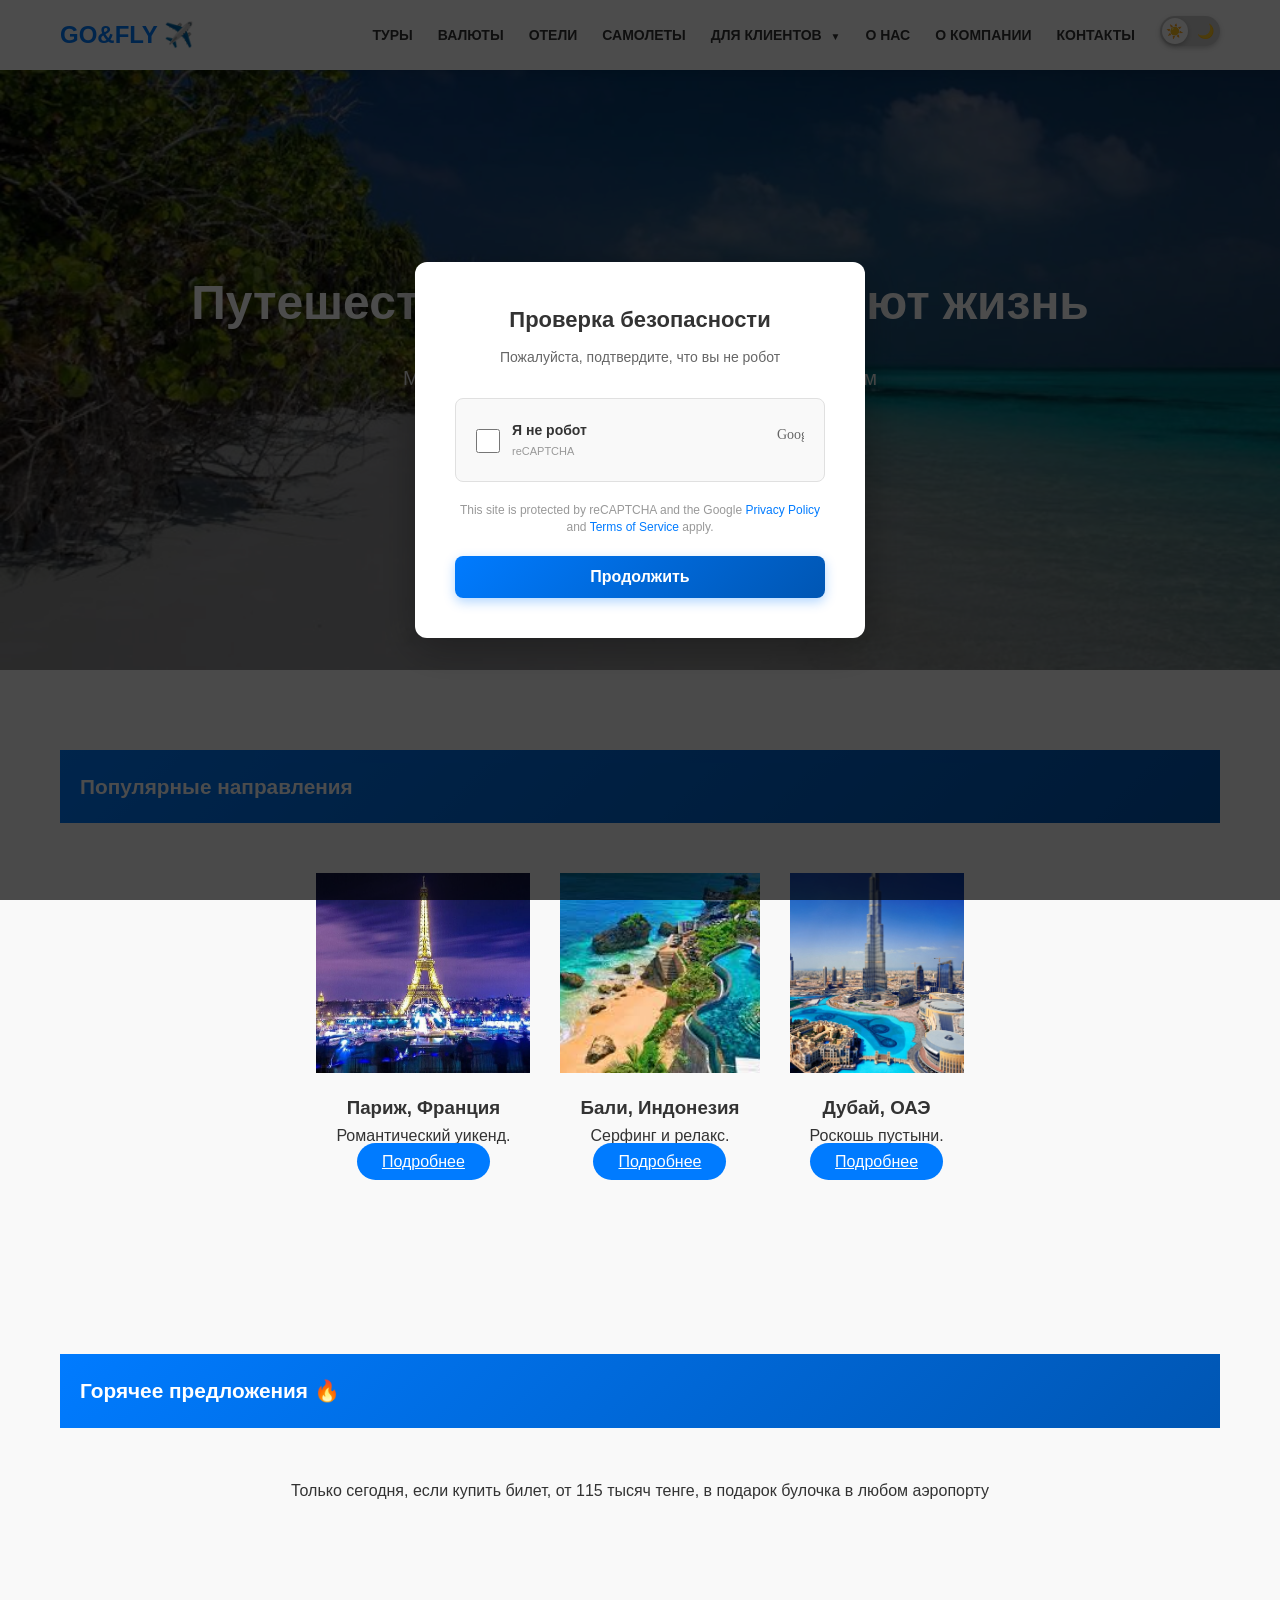
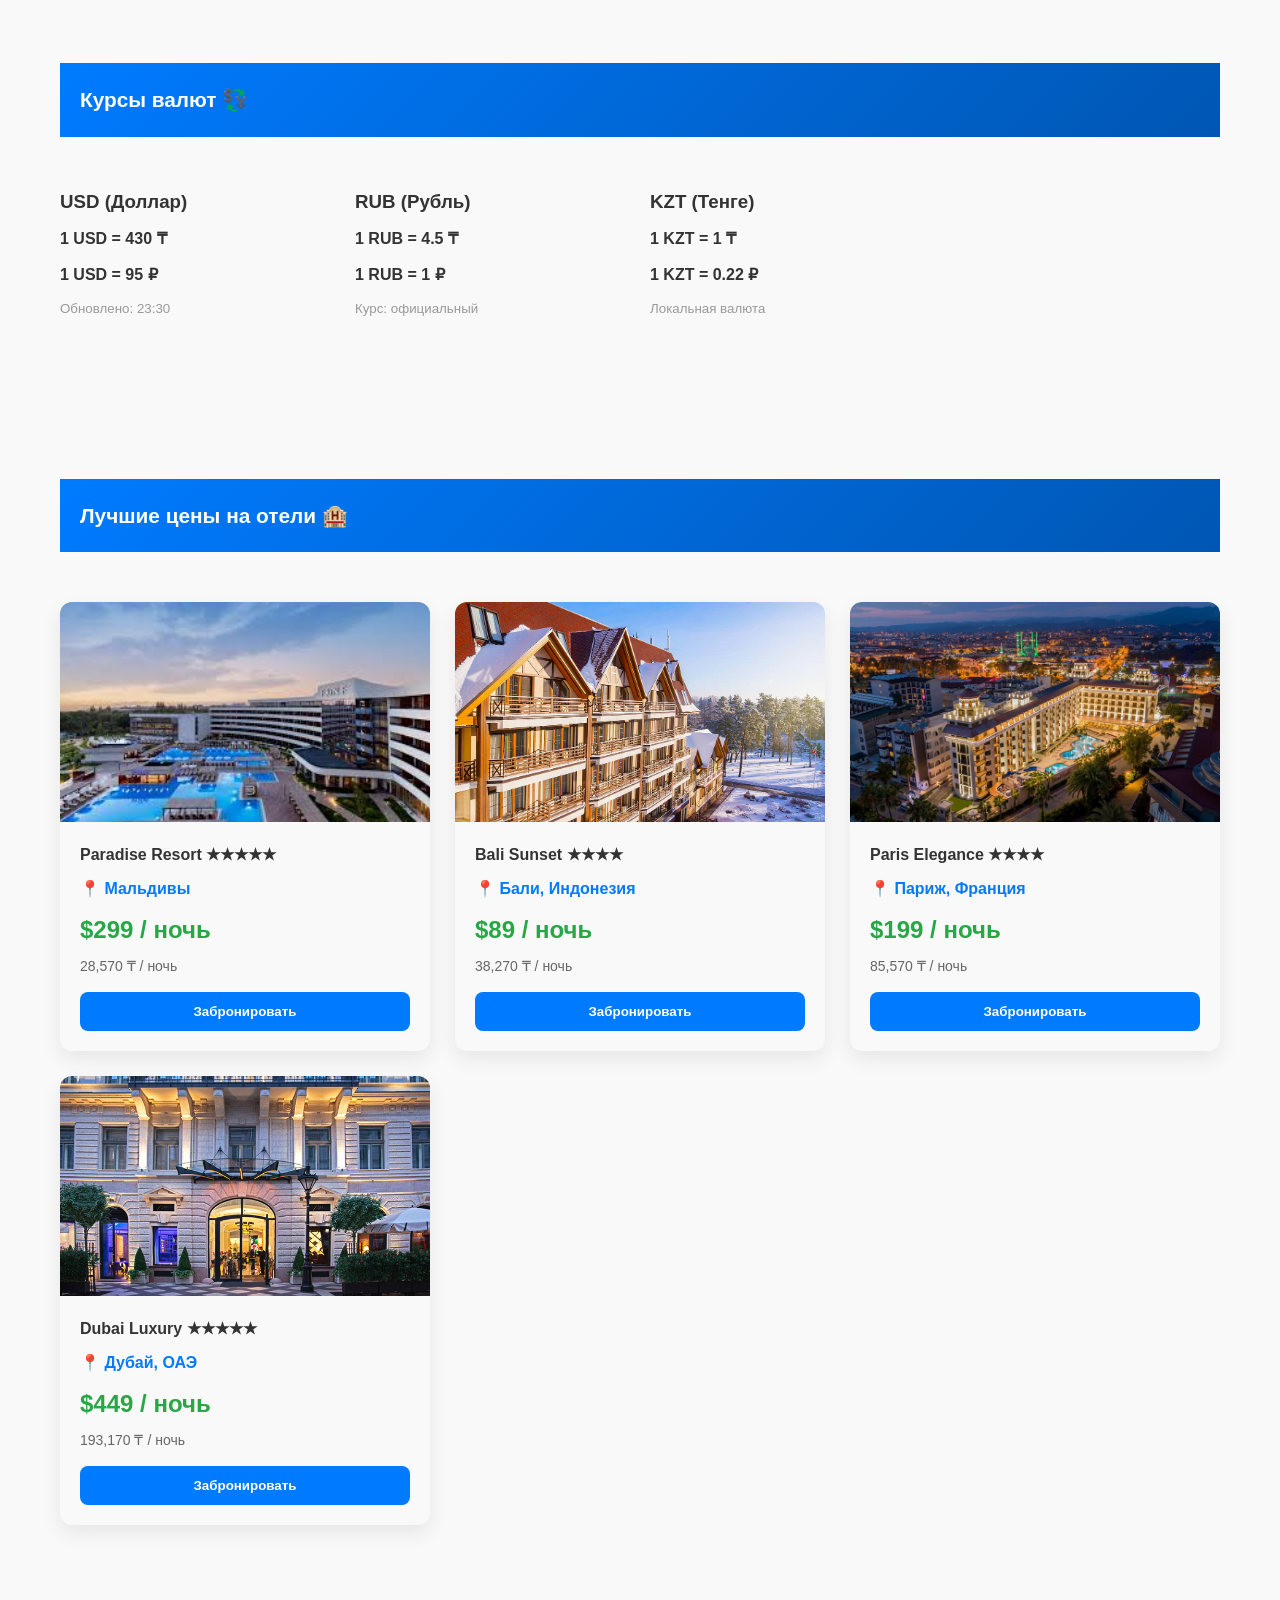
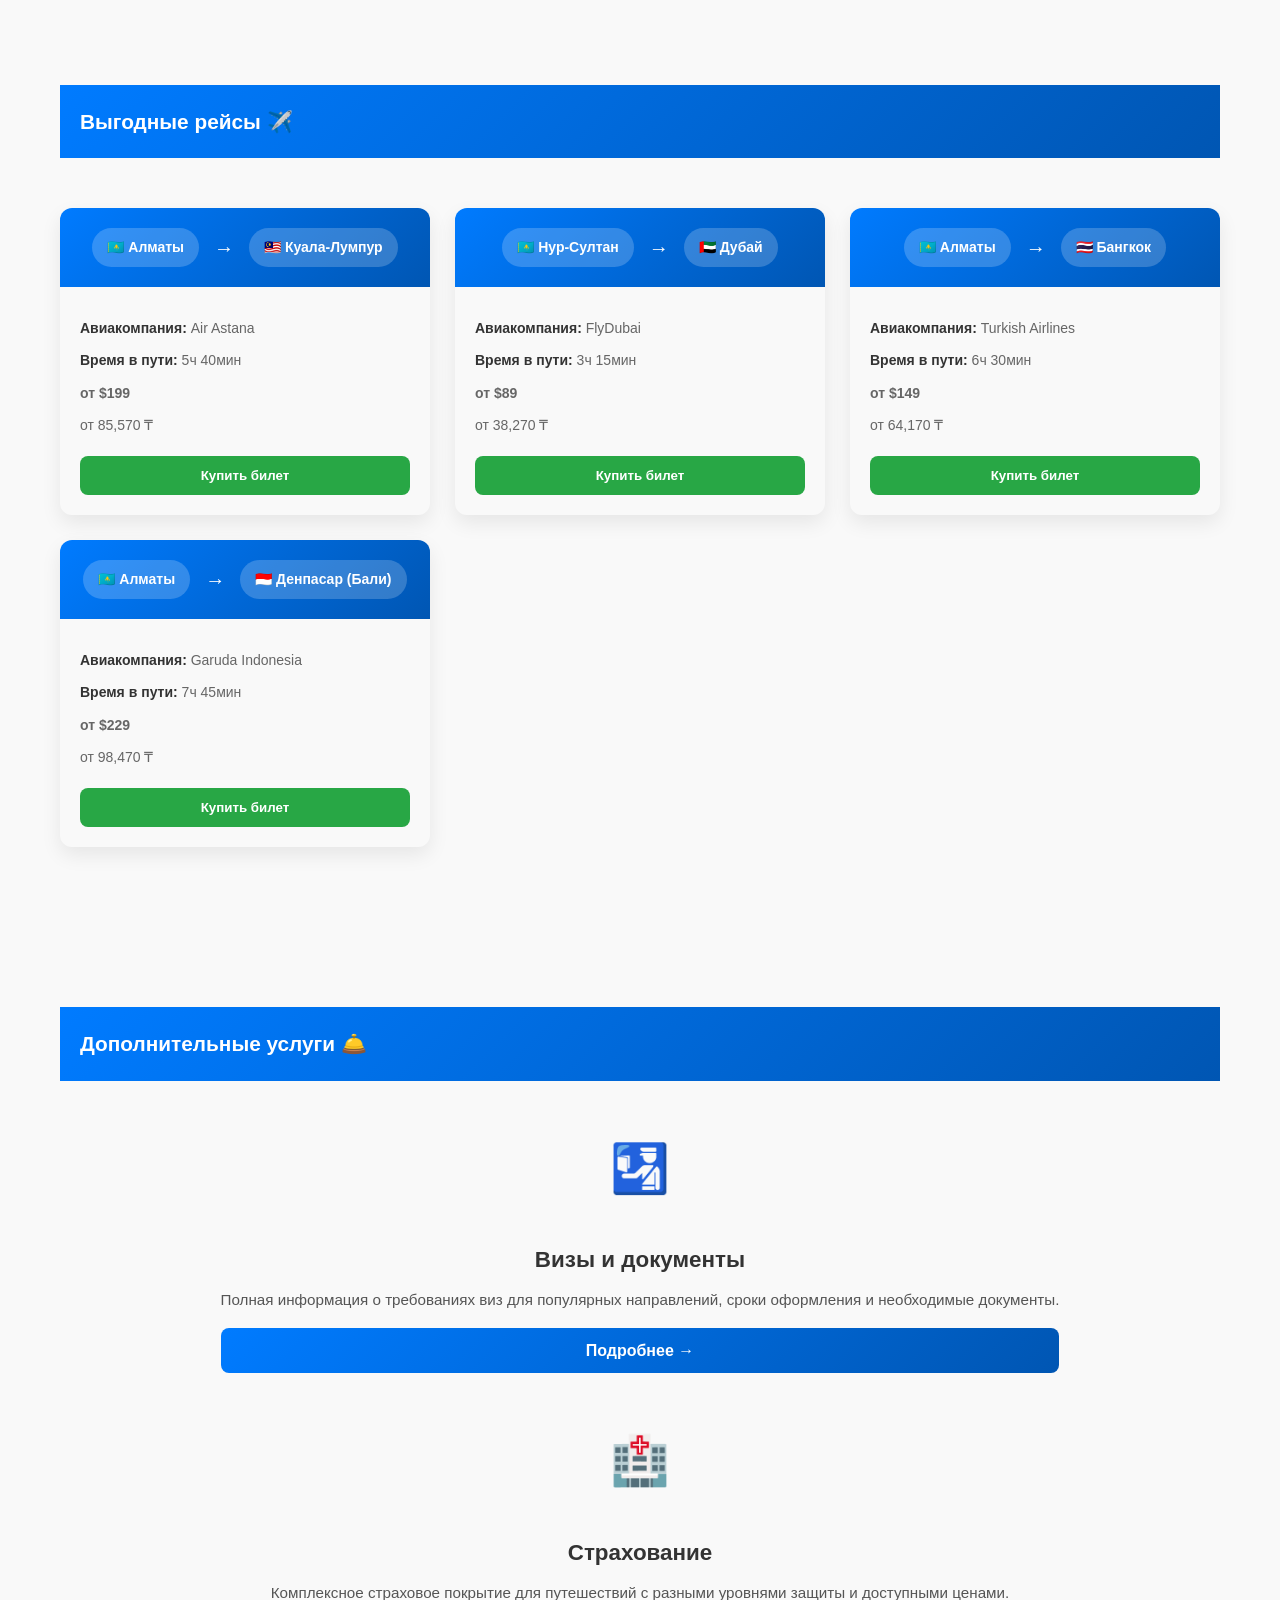
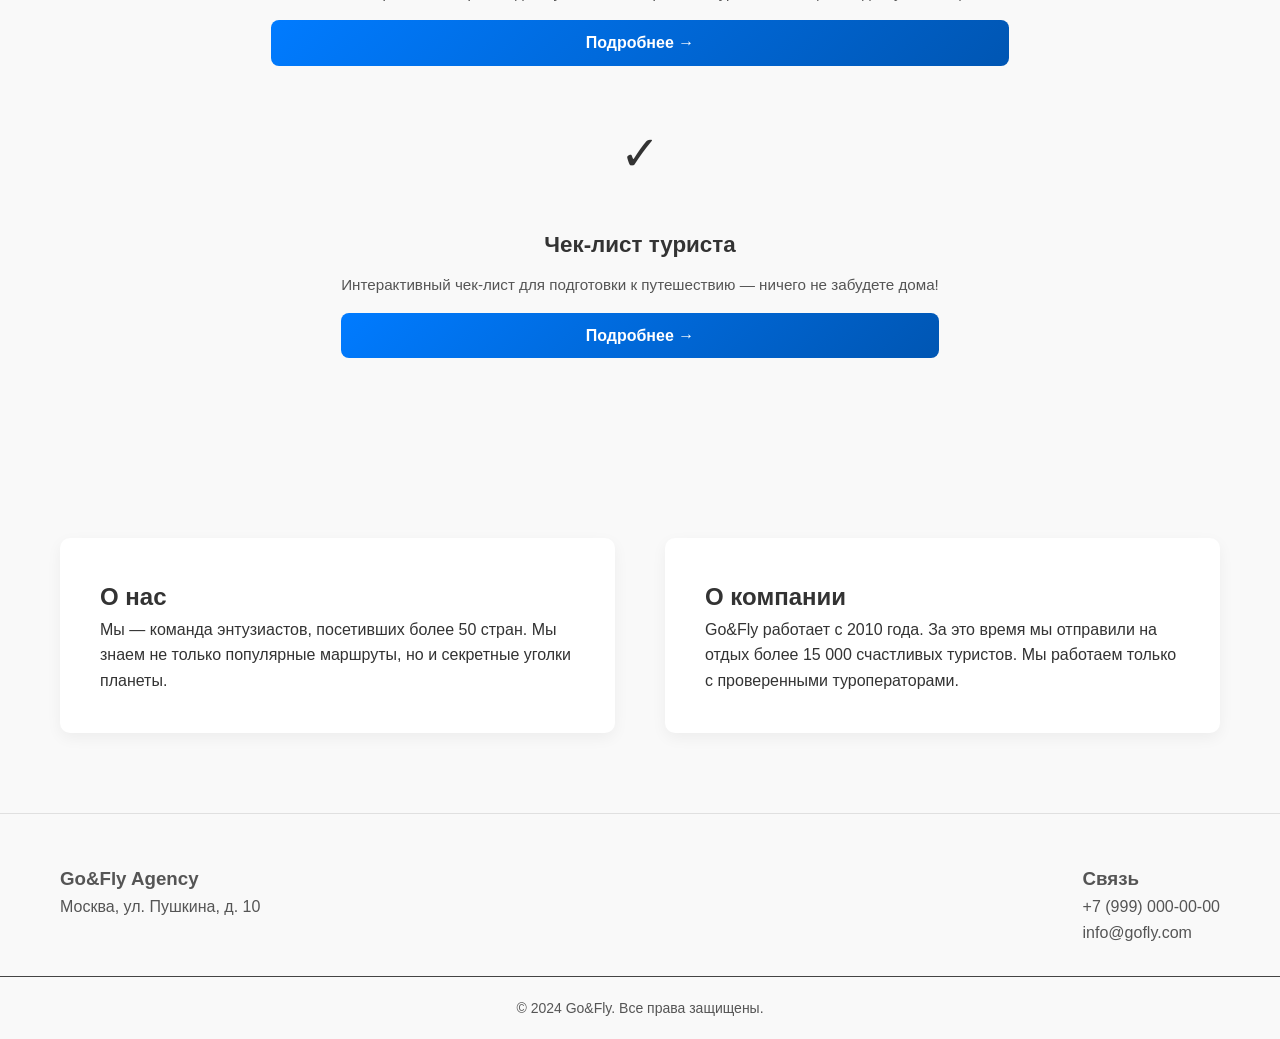
==== commit 86a4382c: "skip" ====
--- a/index.html
+++ b/index.html
@@ -8,6 +8,33 @@
     <link href="https://fonts.googleapis.com/css2?family=Montserrat:wght@400;600;700&display=swap" rel="stylesheet">
 </head>
 <body>
+    <!-- CAPTCHA VERIFICATION MODAL -->
+    <div id="captchaModal" class="captcha-modal">
+        <div class="captcha-modal-content">
+            <div class="captcha-header">
+                <h2>Проверка безопасности</h2>
+                <p>Пожалуйста, подтвердите, что вы не робот</p>
+            </div>
+            <div class="captcha-body">
+                <div class="captcha-checkbox">
+                    <input type="checkbox" id="captchaCheckbox" class="captcha-input">
+                    <label for="captchaCheckbox">
+                        <span>Я не робот</span>
+                        <small>reCAPTCHA</small>
+                    </label>
+                </div>
+                <img src="data:image/svg+xml,%3Csvg xmlns='http://www.w3.org/2000/svg' width='32' height='32'%3E%3Ctext x='5' y='20' font-size='14' fill='%23666'%3EGoogle%3C/text%3E%3C/svg%3E" alt="reCAPTCHA" class="captcha-logo">
+            </div>
+            <div class="captcha-footer">
+                <p class="captcha-text">
+                    This site is protected by reCAPTCHA and the Google
+                    <a href="#">Privacy Policy</a> and
+                    <a href="#">Terms of Service</a> apply.
+                </p>
+            </div>
+            <button id="captchaSubmit" class="captcha-btn">Продолжить</button>
+        </div>
+    </div>
 
     <header>
         <div class="container header-container">
@@ -22,9 +49,9 @@
                     <li class="dropdown">
                         <a href="#clients" class="dropbtn">Для клиентов <span class="arrow">▼</span></a>
                         <div class="dropdown-content">
-                            <a href="#visa">Визы и документы</a>
-                            <a href="#insurance">Страхование</a>
-                            <a href="#memo">Памятка туриста</a>
+                            <a href="./html/visas.html">Визы и документы</a>
+                            <a href="./html/insurance.html">Страхование</a>
+                            <a href="./html/memo.html">Памятка туриста</a>
                         </div>
                     </li>
                     <li><a href="#about-us">О нас</a></li>
@@ -239,6 +266,39 @@
         </div>
     </section>
 
+    <!-- ИНФОРМАЦИОННЫЕ УСЛУГИ -->
+    <section class="section bg-light">
+        <div class="container">
+            <h2 class="section-title">Дополнительные услуги 🛎️</h2>
+            <div class="cards-grid">
+                <div class="card info-card">
+                    <div class="card-icon">🛂</div>
+                    <div class="card-info">
+                        <h3>Визы и документы</h3>
+                        <p>Полная информация о требованиях виз для популярных направлений, сроки оформления и необходимые документы.</p>
+                        <a href="./html/visas.html" class="card-link">Подробнее →</a>
+                    </div>
+                </div>
+                <div class="card info-card">
+                    <div class="card-icon">🏥</div>
+                    <div class="card-info">
+                        <h3>Страхование</h3>
+                        <p>Комплексное страховое покрытие для путешествий с разными уровнями защиты и доступными ценами.</p>
+                        <a href="./html/insurance.html" class="card-link">Подробнее →</a>
+                    </div>
+                </div>
+                <div class="card info-card">
+                    <div class="card-icon">✓</div>
+                    <div class="card-info">
+                        <h3>Чек-лист туриста</h3>
+                        <p>Интерактивный чек-лист для подготовки к путешествию — ничего не забудете дома!</p>
+                        <a href="html/memo_new.html" class="card-link">Подробнее →</a>
+                    </div>
+                </div>
+            </div>
+        </div>
+    </section>
+
     <section id="about-us" class="section">
         <div class="container split-section">
             <div class="text-block">
--- a/css/style.css
+++ b/css/style.css
@@ -65,6 +65,28 @@
     font-weight: 700;
     color: #007bff;
     text-transform: uppercase;
+}
+
+/* MOBILE MENU BUTTON */
+.mobile-menu-btn {
+    display: none;
+    background: none;
+    border: none;
+    font-size: 24px;
+    cursor: pointer;
+    color: var(--text-primary);
+    padding: 8px;
+    margin-right: 10px;
+    transition: all 0.3s;
+}
+
+.mobile-menu-btn:hover {
+    color: #007bff;
+    transform: scale(1.1);
+}
+
+.mobile-menu-btn.active {
+    color: #007bff;
 }
 
 .nav-list {
@@ -668,4 +690,1636 @@
         flex-direction: column;
         gap: 10px;
     }
+
+    /* Info cards для дополнительных услуг */
+    .info-card {
+        text-align: center;
+    }
+
+    .info-card .card-icon {
+        margin-bottom: 15px;
+    }
+}
+
+/* ИНФОРМАЦИОННЫЕ КАРТОЧКИ */
+.info-card {
+    display: flex;
+    flex-direction: column;
+    text-align: center;
+    transition: all 0.3s ease;
+}
+
+.info-card:hover {
+    transform: translateY(-8px);
+    box-shadow: 0 12px 30px rgba(0, 123, 255, 0.25) !important;
+}
+
+.card-icon {
+    font-size: 3em;
+    margin-bottom: 15px;
+    display: block;
+}
+
+.info-card .card-info {
+    display: flex;
+    flex-direction: column;
+    flex: 1;
+}
+
+.info-card h3 {
+    font-size: 1.4em;
+    margin-bottom: 10px;
+    color: var(--text-primary);
+}
+
+.info-card p {
+    font-size: 0.95em;
+    color: var(--text-secondary);
+    margin-bottom: 15px;
+    flex: 1;
+}
+
+.card-link {
+    display: inline-block;
+    padding: 10px 20px;
+    background: linear-gradient(135deg, #007bff, #0056b3);
+    color: white;
+    text-decoration: none;
+    border-radius: 8px;
+    transition: all 0.3s;
+    font-weight: 600;
+}
+
+.card-link:hover {
+    background: linear-gradient(135deg, #0056b3, #003d82);
+    transform: scale(1.05);
+}
+
+/* ===== VISA STYLES ===== */
+.visa-container {
+    max-width: 900px;
+    margin: 0 auto;
+    padding: 40px 20px;
+}
+
+.visa-header {
+    text-align: center;
+    margin-bottom: 50px;
+}
+
+.visa-header h1 {
+    font-size: 2.5em;
+    margin-bottom: 10px;
+    color: var(--text-primary);
+}
+
+.visa-header p {
+    font-size: 1.1em;
+    color: var(--text-secondary);
+}
+
+.visa-grid {
+    display: grid;
+    grid-template-columns: repeat(auto-fit, minmax(280px, 1fr));
+    gap: 25px;
+    margin-bottom: 40px;
+}
+
+.visa-card {
+    background: var(--bg-secondary);
+    border: 1px solid var(--border-color);
+    border-radius: 12px;
+    padding: 25px;
+    transition: all 0.3s ease;
+}
+
+.visa-card:hover {
+    transform: translateY(-5px);
+    box-shadow: 0 10px 25px rgba(0, 123, 255, 0.2);
+}
+
+.visa-card h3 {
+    font-size: 1.5em;
+    margin-bottom: 15px;
+    color: #007bff;
+}
+
+.visa-card .visa-flag {
+    font-size: 2.5em;
+    margin-bottom: 10px;
+}
+
+.visa-details {
+    list-style: none;
+    padding: 0;
+}
+
+.visa-details li {
+    padding: 10px 0;
+    border-bottom: 1px solid var(--border-color);
+    color: var(--text-secondary);
+}
+
+.visa-details li:last-child {
+    border-bottom: none;
+}
+
+.visa-details strong {
+    color: var(--text-primary);
+}
+
+.processing-time {
+    display: inline-block;
+    background: #e7f3ff;
+    color: #007bff;
+    padding: 8px 15px;
+    border-radius: 20px;
+    font-size: 0.9em;
+    margin-top: 10px;
+}
+
+body.dark-theme .processing-time {
+    background: rgba(0, 123, 255, 0.2);
+    color: #66b3ff;
+}
+
+.info-box {
+    background: var(--bg-secondary);
+    border-left: 4px solid #007bff;
+    padding: 20px;
+    margin-top: 40px;
+    border-radius: 8px;
+}
+
+.info-box h4 {
+    margin-bottom: 10px;
+    color: #007bff;
+}
+
+/* ===== INSURANCE STYLES ===== */
+.insurance-container {
+    max-width: 1000px;
+    margin: 0 auto;
+    padding: 40px 20px;
+}
+
+.insurance-header {
+    text-align: center;
+    margin-bottom: 50px;
+}
+
+.insurance-header h1 {
+    font-size: 2.5em;
+    margin-bottom: 10px;
+    color: var(--text-primary);
+}
+
+.insurance-header p {
+    font-size: 1.1em;
+    color: var(--text-secondary);
+}
+
+.insurance-grid {
+    display: grid;
+    grid-template-columns: repeat(auto-fit, minmax(300px, 1fr));
+    gap: 30px;
+    margin-bottom: 40px;
+}
+
+.insurance-plan {
+    background: var(--bg-secondary);
+    border: 2px solid var(--border-color);
+    border-radius: 12px;
+    overflow: hidden;
+    transition: all 0.3s ease;
+}
+
+.insurance-plan:hover {
+    transform: translateY(-10px);
+    box-shadow: 0 15px 35px rgba(0, 123, 255, 0.15);
+    border-color: #007bff;
+}
+
+.plan-header {
+    background: linear-gradient(135deg, #007bff, #0056b3);
+    color: white;
+    padding: 30px 20px;
+    text-align: center;
+}
+
+.plan-header h3 {
+    font-size: 1.8em;
+    margin-bottom: 10px;
+}
+
+.plan-price {
+    font-size: 2.2em;
+    font-weight: bold;
+    margin: 15px 0;
+}
+
+.plan-price span {
+    font-size: 0.6em;
+    display: block;
+    opacity: 0.9;
+}
+
+.plan-content {
+    padding: 25px;
+}
+
+.coverage-list {
+    list-style: none;
+    padding: 0;
+    margin-bottom: 25px;
+}
+
+.coverage-list li {
+    padding: 12px 0;
+    padding-left: 30px;
+    position: relative;
+    color: var(--text-secondary);
+    border-bottom: 1px solid var(--border-color);
+}
+
+.coverage-list li:last-child {
+    border-bottom: none;
+}
+
+.coverage-list li:before {
+    content: "✓";
+    position: absolute;
+    left: 0;
+    color: #28a745;
+    font-weight: bold;
+    font-size: 1.2em;
+}
+
+.plan-btn {
+    width: 100%;
+    padding: 15px;
+    background: #007bff;
+    color: white;
+    border: none;
+    border-radius: 8px;
+    font-size: 1em;
+    cursor: pointer;
+    transition: all 0.3s;
+    font-weight: 600;
+}
+
+.plan-btn:hover {
+    background: #0056b3;
+    transform: scale(1.02);
+}
+
+.popular-badge {
+    display: inline-block;
+    background: #ff6b6b;
+    color: white;
+    padding: 8px 15px;
+    border-radius: 20px;
+    font-size: 0.85em;
+    font-weight: bold;
+    position: relative;
+    top: -40px;
+    margin-bottom: -20px;
+}
+
+.insurance-comparison {
+    background: var(--bg-secondary);
+    border: 1px solid var(--border-color);
+    border-radius: 12px;
+    padding: 30px;
+    margin-bottom: 40px;
+    overflow-x: auto;
+}
+
+.comparison-table {
+    width: 100%;
+    border-collapse: collapse;
+}
+
+.comparison-table th {
+    background: #007bff;
+    color: white;
+    padding: 15px;
+    text-align: left;
+}
+
+.comparison-table td {
+    padding: 15px;
+    border-bottom: 1px solid var(--border-color);
+}
+
+.comparison-table tr:hover {
+    background: var(--bg-primary);
+}
+
+.info-section {
+    background: var(--bg-secondary);
+    border-left: 4px solid #007bff;
+    padding: 25px;
+    margin-bottom: 30px;
+    border-radius: 8px;
+}
+
+.info-section h4 {
+    margin-bottom: 15px;
+    color: #007bff;
+    font-size: 1.3em;
+}
+
+.info-section ul {
+    list-style: none;
+    padding: 0;
+}
+
+.info-section li {
+    padding: 8px 0;
+    color: var(--text-secondary);
+}
+
+.info-section li:before {
+    content: "→ ";
+    color: #007bff;
+    font-weight: bold;
+    margin-right: 8px;
+}
+
+/* ===== MEMO/CHECKLIST STYLES ===== */
+.memo-container {
+    max-width: 900px;
+    margin: 0 auto;
+    padding: 40px 20px;
+}
+
+.memo-header {
+    text-align: center;
+    margin-bottom: 50px;
+}
+
+.memo-header h1 {
+    font-size: 2.5em;
+    margin-bottom: 10px;
+    color: var(--text-primary);
+}
+
+.memo-header p {
+    font-size: 1.1em;
+    color: var(--text-secondary);
+}
+
+.memo-section {
+    background: var(--bg-secondary);
+    border: 1px solid var(--border-color);
+    border-radius: 12px;
+    margin-bottom: 25px;
+    overflow: hidden;
+}
+
+.section-title {
+    background: linear-gradient(135deg, #007bff, #0056b3);
+    color: white;
+    padding: 20px;
+    font-size: 1.3em;
+    font-weight: bold;
+    display: flex;
+    align-items: center;
+    gap: 12px;
+}
+
+.section-content {
+    padding: 25px;
+}
+
+.checklist {
+    list-style: none;
+    padding: 0;
+}
+
+.checklist li {
+    padding: 12px;
+    margin: 8px 0;
+    background: var(--bg-primary);
+    border-radius: 8px;
+    display: flex;
+    align-items: center;
+    cursor: pointer;
+    transition: all 0.2s;
+}
+
+.checklist li:hover {
+    background: var(--bg-secondary);
+    padding-left: 16px;
+}
+
+.checklist input[type="checkbox"] {
+    width: 20px;
+    height: 20px;
+    margin-right: 15px;
+    cursor: pointer;
+    accent-color: #007bff;
+}
+
+.checklist input[type="checkbox"]:checked + label {
+    text-decoration: line-through;
+    color: var(--text-secondary);
+}
+
+.checklist label {
+    flex: 1;
+    cursor: pointer;
+    margin: 0;
+    color: var(--text-primary);
+}
+
+.subsection {
+    margin-top: 20px;
+    padding-top: 20px;
+    border-top: 2px solid var(--border-color);
+}
+
+.subsection-title {
+    font-weight: bold;
+    color: #007bff;
+    margin-bottom: 12px;
+    display: flex;
+    align-items: center;
+    gap: 8px;
+}
+
+.progress-bar {
+    width: 100%;
+    height: 30px;
+    background: var(--bg-primary);
+    border-radius: 15px;
+    overflow: hidden;
+    margin-bottom: 25px;
+    display: flex;
+    align-items: center;
+    padding: 2px;
+}
+
+.progress-fill {
+    height: 100%;
+    background: linear-gradient(90deg, #28a745, #20c997);
+    border-radius: 13px;
+    width: 0%;
+    transition: width 0.3s;
+    display: flex;
+    align-items: center;
+    justify-content: center;
+    color: white;
+    font-weight: bold;
+    font-size: 0.85em;
+}
+
+.quick-tips {
+    background: #e7f3ff;
+    border-left: 4px solid #007bff;
+    padding: 20px;
+    border-radius: 8px;
+    margin-bottom: 25px;
+}
+
+body.dark-theme .quick-tips {
+    background: rgba(0, 123, 255, 0.1);
+}
+
+.quick-tips h4 {
+    color: #007bff;
+    margin-bottom: 12px;
+    display: flex;
+    align-items: center;
+    gap: 8px;
+}
+
+.quick-tips ul {
+    list-style: none;
+    padding: 0;
+}
+
+.quick-tips li {
+    padding: 6px 0;
+    color: var(--text-secondary);
+}
+
+.quick-tips li:before {
+    content: "💡 ";
+    margin-right: 8px;
+}
+
+.print-btn {
+    display: inline-block;
+    padding: 12px 30px;
+    background: #28a745;
+    color: white;
+    border: none;
+    border-radius: 8px;
+    cursor: pointer;
+    font-size: 1em;
+    transition: all 0.3s;
+    margin-top: 20px;
+}
+
+.print-btn:hover {
+    background: #218838;
+}
+
+@media print {
+    .back-btn, .print-btn, .theme-toggle, nav {
+        display: none;
+    }
+    
+    body {
+        background: white;
+    }
+
+    .memo-section {
+        page-break-inside: avoid;
+    }
+}
+
+/* ===== TOUR PAGES STYLES ===== */
+.tour-hero {
+    background: url('../image/paris.jpg') center/cover no-repeat;
+    height: 500px;
+    position: relative;
+    display: flex;
+    align-items: center;
+    justify-content: center;
+}
+
+.tour-content {
+    background: white;
+    border-radius: 15px;
+    padding: 50px;
+    max-width: 900px;
+    margin: -60px 20px 0;
+    box-shadow: 0 10px 40px rgba(0,0,0,0.1);
+    position: relative;
+    z-index: 10;
+}
+
+.tour-content h2 {
+    color: #007bff;
+    font-size: 32px;
+    margin-bottom: 20px;
+    border-bottom: 3px solid #007bff;
+    padding-bottom: 15px;
+}
+
+.tour-content h3 {
+    color: #333;
+    margin-top: 25px;
+    margin-bottom: 15px;
+    font-size: 1.2em;
+}
+
+.tour-content p {
+    font-size: 16px;
+    color: #555;
+    line-height: 1.8;
+    margin-bottom: 20px;
+}
+
+.tour-content ul {
+    list-style: none;
+    padding: 0;
+    margin: 25px 0;
+}
+
+.tour-content li {
+    padding: 12px 0;
+    padding-left: 30px;
+    position: relative;
+    color: #666;
+    font-size: 16px;
+}
+
+.tour-content li:before {
+    content: "✓";
+    position: absolute;
+    left: 0;
+    color: #28a745;
+    font-weight: bold;
+    font-size: 20px;
+}
+
+.tour-buttons {
+    display: flex;
+    gap: 15px;
+    margin-top: 30px;
+    flex-wrap: wrap;
+}
+
+.tour-buttons a {
+    padding: 15px 40px;
+    border-radius: 8px;
+    text-decoration: none;
+    font-weight: 600;
+    transition: all 0.3s;
+    cursor: pointer;
+    display: inline-block;
+}
+
+.btn-book {
+    background-color: #28a745;
+    color: white;
+}
+
+.btn-book:hover {
+    background-color: #218838;
+    transform: translateY(-2px);
+    box-shadow: 0 8px 15px rgba(40,167,69,0.3);
+}
+
+.btn-home {
+    background-color: #007bff;
+    color: white;
+}
+
+.btn-home:hover {
+    background-color: #0056b3;
+    transform: translateY(-2px);
+    box-shadow: 0 8px 15px rgba(0,123,255,0.3);
+}
+
+.header-tour {
+    background: white;
+    padding: 20px 0;
+    box-shadow: 0 2px 10px rgba(0,0,0,0.05);
+    margin-bottom: 40px;
+}
+
+.header-tour .container {
+    display: flex;
+    justify-content: space-between;
+    align-items: center;
+}
+
+.logo-tour {
+    font-size: 24px;
+    font-weight: 700;
+    color: #007bff;
+}
+
+.nav-tour a {
+    text-decoration: none;
+    color: #555;
+    font-weight: 600;
+    transition: color 0.3s;
+}
+
+.nav-tour a:hover {
+    color: #007bff;
+}
+
+@media (max-width: 768px) {
+    .tour-content {
+        padding: 30px 20px;
+        margin: -40px 10px 0;
+    }
+
+    .tour-content h2 {
+        font-size: 24px;
+    }
+
+    .tour-buttons {
+        flex-direction: column;
+    }
+
+    .tour-buttons a {
+        width: 100%;
+        text-align: center;
+    }
+
+    .tour-hero {
+        height: 300px;
+    }
+
+    .header-tour .container {
+        flex-direction: column;
+        gap: 15px;
+    }
+}
+
+.emergency-section {
+    background: #fff3cd;
+    border: 2px solid #ffc107;
+}
+
+body.dark-theme .emergency-section {
+    background: rgba(255, 193, 7, 0.1);
+}
+
+.emergency-section .section-title {
+    background: linear-gradient(135deg, #ff6b6b, #ff4757);
+}
+
+/* БРОНИРОВАНИЕ - ВКЛАДКИ И ОТЕЛИ */
+.booking-tabs {
+    display: flex;
+    gap: 15px;
+    margin-bottom: 30px;
+    justify-content: center;
+    flex-wrap: wrap;
+}
+
+.tab-btn {
+    padding: 12px 30px;
+    border: 2px solid #007bff;
+    background: white;
+    color: #007bff;
+    border-radius: 8px;
+    cursor: pointer;
+    font-weight: 600;
+    transition: all 0.3s;
+}
+
+.tab-btn.active {
+    background: #007bff;
+    color: white;
+}
+
+.tab-btn:hover {
+    background: #007bff;
+    color: white;
+}
+
+.tab-content {
+    display: none;
+}
+
+.tab-content.active {
+    display: block;
+}
+
+.hotel-grid-booking {
+    display: grid;
+    grid-template-columns: repeat(auto-fit, minmax(300px, 1fr));
+    gap: 25px;
+    margin-top: 30px;
+}
+
+.hotel-booking-card {
+    background: white;
+    border-radius: 12px;
+    overflow: hidden;
+    box-shadow: 0 8px 20px rgba(0,0,0,0.08);
+    transition: transform 0.3s;
+}
+
+.hotel-booking-card:hover {
+    transform: translateY(-8px);
+}
+
+.hotel-image {
+    width: 100%;
+    height: 250px;
+    background-size: cover;
+    background-position: center;
+}
+
+.hotel-booking-info {
+    padding: 20px;
+}
+
+.hotel-booking-info h3 {
+    color: #333;
+    margin-bottom: 10px;
+    font-size: 18px;
+}
+
+.hotel-location {
+    color: #007bff;
+    font-weight: 600;
+    margin: 8px 0;
+}
+
+.hotel-rating {
+    color: #ffc107;
+    font-size: 14px;
+    margin-bottom: 10px;
+}
+
+.hotel-price-booking {
+    font-size: 20px;
+    color: #28a745;
+    font-weight: 700;
+    margin: 10px 0;
+}
+
+.expand-form-btn {
+    width: 100%;
+    padding: 10px;
+    background-color: #007bff;
+    color: white;
+    border: none;
+    border-radius: 8px;
+    cursor: pointer;
+    font-weight: 600;
+    margin-top: 10px;
+    transition: background 0.3s;
+}
+
+.expand-form-btn:hover {
+    background-color: #0056b3;
+}
+
+.hotel-form-section {
+    display: none;
+    background: #f8f9fa;
+    padding: 20px;
+    border-radius: 8px;
+    margin-top: 20px;
+    border: 2px solid #e9ecef;
+}
+
+.hotel-form-section.show {
+    display: block;
+}
+
+.form-row {
+    display: grid;
+    grid-template-columns: repeat(auto-fit, minmax(200px, 1fr));
+    gap: 15px;
+}
+
+.hotel-form-section label {
+    font-weight: 600;
+    margin-bottom: 8px;
+    display: block;
+}
+
+.hotel-form-section input,
+.hotel-form-section select {
+    width: 100%;
+    padding: 10px;
+    border: 1px solid #ddd;
+    border-radius: 5px;
+    font-size: 14px;
+}
+
+.form-submit-row {
+    display: flex;
+    gap: 10px;
+    margin-top: 15px;
+}
+
+.book-btn {
+    flex: 1;
+    padding: 12px;
+    background-color: #28a745;
+    color: white;
+    border: none;
+    border-radius: 8px;
+    cursor: pointer;
+    font-weight: 600;
+    transition: background 0.3s;
+}
+
+.book-btn:hover {
+    background-color: #218838;
+}
+
+.cancel-btn {
+    flex: 1;
+    padding: 12px;
+    background-color: #6c757d;
+    color: white;
+    border: none;
+    border-radius: 8px;
+    cursor: pointer;
+    font-weight: 600;
+    transition: background 0.3s;
+}
+
+.cancel-btn:hover {
+    background-color: #5a6268;
+}
+
+.booking-result {
+    display: none;
+    margin-top: 15px;
+    padding: 15px;
+    border-radius: 8px;
+    background: #e9f7ef;
+    color: #155724;
+    border: 1px solid #c3e6cb;
+}
+
+.booking-result.show {
+    display: block;
+}
+
+/* ===== CAPTCHA VERIFICATION MODAL ===== */
+.captcha-modal {
+    position: fixed;
+    top: 0;
+    left: 0;
+    width: 100%;
+    height: 100%;
+    background: rgba(0, 0, 0, 0.7);
+    display: flex;
+    justify-content: center;
+    align-items: center;
+    z-index: 10000;
+    padding: 20px;
+    box-sizing: border-box;
+}
+
+.captcha-modal-content {
+    background: white;
+    border-radius: 12px;
+    padding: 40px;
+    max-width: 450px;
+    width: 100%;
+    box-shadow: 0 10px 40px rgba(0, 0, 0, 0.3);
+    animation: slideDown 0.3s ease-out;
+}
+
+@keyframes slideDown {
+    from {
+        transform: translateY(-50px);
+        opacity: 0;
+    }
+    to {
+        transform: translateY(0);
+        opacity: 1;
+    }
+}
+
+.captcha-header {
+    text-align: center;
+    margin-bottom: 30px;
+}
+
+.captcha-header h2 {
+    font-size: 22px;
+    color: #333;
+    margin-bottom: 8px;
+    font-weight: 700;
+}
+
+.captcha-header p {
+    font-size: 14px;
+    color: #666;
+}
+
+.captcha-body {
+    background: #f9f9f9;
+    border: 1px solid #e0e0e0;
+    border-radius: 8px;
+    padding: 20px;
+    margin-bottom: 20px;
+    display: flex;
+    align-items: flex-start;
+    gap: 15px;
+}
+
+.captcha-checkbox {
+    display: flex;
+    align-items: center;
+    gap: 12px;
+    flex: 1;
+}
+
+.captcha-input {
+    width: 24px;
+    height: 24px;
+    cursor: pointer;
+    accent-color: #007bff;
+    margin-top: 2px;
+    flex-shrink: 0;
+}
+
+.captcha-checkbox label {
+    display: flex;
+    flex-direction: column;
+    cursor: pointer;
+    font-weight: 600;
+    color: #333;
+}
+
+.captcha-checkbox label span {
+    font-size: 14px;
+    font-weight: 600;
+}
+
+.captcha-checkbox label small {
+    font-size: 11px;
+    color: #999;
+    font-weight: 400;
+    margin-top: 2px;
+}
+
+.captcha-logo {
+    width: 32px;
+    height: 32px;
+    flex-shrink: 0;
+}
+
+.captcha-footer {
+    margin-bottom: 20px;
+}
+
+.captcha-text {
+    font-size: 12px;
+    color: #999;
+    line-height: 1.4;
+    text-align: center;
+}
+
+.captcha-text a {
+    color: #007bff;
+    text-decoration: none;
+}
+
+.captcha-text a:hover {
+    text-decoration: underline;
+}
+
+.captcha-btn {
+    width: 100%;
+    padding: 12px;
+    background: linear-gradient(135deg, #007bff, #0056b3);
+    color: white;
+    border: none;
+    border-radius: 8px;
+    font-size: 16px;
+    font-weight: 600;
+    cursor: pointer;
+    transition: all 0.3s;
+    box-shadow: 0 4px 12px rgba(0, 123, 255, 0.3);
+}
+
+.captcha-btn:hover:not(:disabled) {
+    transform: translateY(-2px);
+    box-shadow: 0 6px 16px rgba(0, 123, 255, 0.4);
+}
+
+.captcha-btn:disabled {
+    opacity: 0.6;
+    cursor: not-allowed;
+}
+
+/* ===== RESPONSIVE DESIGN - MOBILE FIRST ===== */
+
+/* Extra Small Devices (320px - 480px) */
+@media (max-width: 480px) {
+    * {
+        margin: 0;
+        padding: 0;
+        box-sizing: border-box;
+    }
+
+    body {
+        font-size: 14px;
+    }
+
+    .container {
+        padding: 0 15px;
+    }
+
+    /* Header & Navigation */
+    header {
+        position: sticky;
+        top: 0;
+        z-index: 1000;
+    }
+
+    .header-container {
+        display: flex;
+        justify-content: space-between;
+        align-items: center;
+        padding: 12px 0;
+    }
+
+    .logo {
+        font-size: 18px;
+        font-weight: 700;
+    }
+
+    .mobile-menu-btn {
+        display: block;
+    }
+
+    nav ul.nav-list {
+        display: none;
+        position: absolute;
+        top: 60px;
+        left: 0;
+        right: 0;
+        background: var(--bg-secondary);
+        flex-direction: column;
+        width: 100%;
+        border-top: 1px solid var(--border-color);
+        max-height: 400px;
+        overflow-y: auto;
+    }
+
+    nav ul.nav-list.active {
+        display: flex;
+    }
+
+    nav ul.nav-list li {
+        padding: 12px 15px;
+        border-bottom: 1px solid var(--border-color);
+        width: 100%;
+        margin-left: 0;
+    }
+
+    nav ul.nav-list a {
+        font-size: 14px;
+    }
+
+    .dropdown-content {
+        position: static !important;
+        display: none;
+        background: #f5f5f5;
+        flex-direction: column;
+    }
+
+    .dropdown-content.show {
+        display: flex;
+    }
+
+    .dropdown-content a {
+        padding: 10px 15px;
+        font-size: 13px;
+        box-shadow: none;
+    }
+
+    .theme-toggle {
+        padding: 8px;
+    }
+
+    /* Hero Section */
+    .hero {
+        min-height: 300px;
+        padding: 40px 0;
+    }
+
+    .hero-content h1 {
+        font-size: 20px;
+        line-height: 1.3;
+        margin-bottom: 10px;
+    }
+
+    .hero-content p {
+        font-size: 13px;
+        margin-bottom: 15px;
+    }
+
+    .main-btn {
+        padding: 10px 20px;
+        font-size: 13px;
+    }
+
+    /* Section Titles */
+    .section-title {
+        font-size: 20px;
+        margin-bottom: 20px;
+    }
+
+    .section {
+        padding: 30px 0;
+    }
+
+    /* Cards Grid */
+    .cards-grid {
+        grid-template-columns: 1fr;
+        gap: 15px;
+    }
+
+    .card {
+        border-radius: 8px;
+    }
+
+    .card-img {
+        height: 200px;
+    }
+
+    .card-info {
+        padding: 15px;
+    }
+
+    .card-info h3 {
+        font-size: 16px;
+    }
+
+    .card-info p {
+        font-size: 13px;
+    }
+
+    .buy-btn {
+        padding: 8px 15px;
+        font-size: 13px;
+    }
+
+    /* Currency Grid */
+    .currency-grid {
+        grid-template-columns: 1fr;
+        gap: 15px;
+    }
+
+    .currency-card {
+        padding: 15px;
+    }
+
+    /* Hotels Grid */
+    .hotels-grid {
+        grid-template-columns: 1fr;
+        gap: 15px;
+    }
+
+    .hotel-card {
+        height: auto;
+    }
+
+    /* Flights Grid */
+    .flights-grid {
+        grid-template-columns: 1fr;
+        gap: 15px;
+    }
+
+    .flight-card {
+        padding: 15px;
+    }
+
+    /* Modal */
+    .modal {
+        padding: 15px;
+    }
+
+    .modal-content {
+        max-width: 95%;
+        padding: 20px;
+    }
+
+    .modal-header h2 {
+        font-size: 18px;
+    }
+
+    .form-group {
+        margin-bottom: 12px;
+    }
+
+    .form-group label {
+        font-size: 13px;
+    }
+
+    .form-group input,
+    .form-group select {
+        padding: 10px;
+        font-size: 14px;
+    }
+
+    .submit-btn {
+        padding: 10px;
+        font-size: 14px;
+        width: 100%;
+    }
+
+    /* Tabs */
+    .booking-tabs {
+        gap: 10px;
+        margin-bottom: 20px;
+    }
+
+    .tab-btn {
+        padding: 10px 16px;
+        font-size: 12px;
+        flex: 1;
+        min-width: 120px;
+    }
+
+    /* Hotel Booking Cards */
+    .hotel-grid-booking {
+        grid-template-columns: 1fr;
+        gap: 15px;
+    }
+
+    .hotel-booking-card {
+        margin-bottom: 0;
+    }
+
+    .hotel-image {
+        height: 200px;
+    }
+
+    .hotel-booking-info {
+        padding: 15px;
+    }
+
+    .hotel-booking-info h3 {
+        font-size: 16px;
+    }
+
+    .expand-form-btn {
+        padding: 10px;
+        font-size: 13px;
+    }
+
+    .hotel-form-section {
+        padding: 15px;
+        margin-top: 15px;
+    }
+
+    .form-row {
+        grid-template-columns: 1fr;
+        gap: 10px;
+    }
+
+    .hotel-form-section input,
+    .hotel-form-section select {
+        padding: 10px;
+        font-size: 14px;
+    }
+
+    .book-btn,
+    .cancel-btn {
+        padding: 10px;
+        font-size: 13px;
+    }
+
+    /* CAPTCHA Modal */
+    .captcha-modal-content {
+        padding: 20px;
+        max-width: 90%;
+    }
+
+    .captcha-header h2 {
+        font-size: 18px;
+    }
+
+    .captcha-header p {
+        font-size: 13px;
+    }
+
+    .captcha-body {
+        padding: 15px;
+        flex-direction: column;
+        gap: 10px;
+    }
+
+    .captcha-input {
+        width: 20px;
+        height: 20px;
+    }
+
+    .captcha-checkbox label span {
+        font-size: 13px;
+    }
+
+    .captcha-text {
+        font-size: 11px;
+    }
+
+    .captcha-btn {
+        padding: 10px;
+        font-size: 14px;
+    }
+
+    /* Visa Cards */
+    .visa-cards {
+        grid-template-columns: 1fr;
+    }
+
+    .visa-card {
+        margin-bottom: 15px;
+    }
+
+    /* Insurance Plans */
+    .insurance-plans {
+        grid-template-columns: 1fr;
+    }
+
+    .insurance-plan {
+        margin-bottom: 15px;
+    }
+
+    /* Dropdown */
+    .dropdown {
+        position: static;
+    }
+
+    .dropdown-content {
+        position: static;
+        display: none;
+        background: transparent;
+        box-shadow: none;
+    }
+
+    .dropdown-content.show {
+        display: flex;
+    }
+}
+
+/* Small Devices (480px - 768px) */
+@media (max-width: 768px) {
+    body {
+        font-size: 15px;
+    }
+
+    .container {
+        padding: 0 20px;
+    }
+
+    /* Header */
+    .header-container {
+        padding: 15px 0;
+    }
+
+    .logo {
+        font-size: 20px;
+    }
+
+    nav ul.nav-list {
+        display: none;
+    }
+
+    nav ul.nav-list.active {
+        display: flex;
+    }
+
+    /* Hero */
+    .hero {
+        min-height: 350px;
+        padding: 50px 0;
+    }
+
+    .hero-content h1 {
+        font-size: 24px;
+    }
+
+    .hero-content p {
+        font-size: 14px;
+    }
+
+    .main-btn {
+        padding: 11px 24px;
+        font-size: 14px;
+    }
+
+    /* Section Title */
+    .section-title {
+        font-size: 24px;
+        margin-bottom: 25px;
+    }
+
+    .section {
+        padding: 40px 0;
+    }
+
+    /* Cards Grid */
+    .cards-grid {
+        grid-template-columns: repeat(2, 1fr);
+        gap: 20px;
+    }
+
+    .card-img {
+        height: 220px;
+    }
+
+    .card-info {
+        padding: 18px;
+    }
+
+    .card-info h3 {
+        font-size: 17px;
+    }
+
+    /* Currency Grid */
+    .currency-grid {
+        grid-template-columns: repeat(2, 1fr);
+    }
+
+    /* Hotels & Flights Grid */
+    .hotels-grid,
+    .flights-grid {
+        grid-template-columns: repeat(2, 1fr);
+    }
+
+    /* Tabs */
+    .booking-tabs {
+        gap: 12px;
+    }
+
+    .tab-btn {
+        padding: 11px 22px;
+        font-size: 13px;
+    }
+
+    /* Hotel Cards */
+    .hotel-grid-booking {
+        grid-template-columns: repeat(2, 1fr);
+        gap: 20px;
+    }
+
+    .hotel-image {
+        height: 220px;
+    }
+
+    /* CAPTCHA Modal */
+    .captcha-modal-content {
+        padding: 30px;
+        max-width: 400px;
+    }
+
+    .captcha-header h2 {
+        font-size: 20px;
+    }
+
+    /* Visa Cards */
+    .visa-cards {
+        grid-template-columns: repeat(2, 1fr);
+    }
+
+    /* Insurance Plans */
+    .insurance-plans {
+        grid-template-columns: repeat(2, 1fr);
+    }
+
+    /* Forms */
+    .form-row {
+        grid-template-columns: repeat(2, 1fr);
+    }
+
+    .submit-btn {
+        padding: 11px;
+        font-size: 15px;
+    }
+}
+
+/* Medium Devices (768px - 1024px) */
+@media (max-width: 1024px) {
+    .cards-grid {
+        grid-template-columns: repeat(2, 1fr);
+    }
+
+    .currency-grid {
+        grid-template-columns: repeat(3, 1fr);
+    }
+
+    .hotels-grid {
+        grid-template-columns: repeat(2, 1fr);
+    }
+
+    .flights-grid {
+        grid-template-columns: repeat(2, 1fr);
+    }
+
+    .hotel-grid-booking {
+        grid-template-columns: repeat(2, 1fr);
+    }
+
+    .form-row {
+        grid-template-columns: repeat(2, 1fr);
+    }
+
+    .visa-cards {
+        grid-template-columns: repeat(2, 1fr);
+    }
+
+    .insurance-plans {
+        grid-template-columns: repeat(2, 1fr);
+    }
+}
+
+/* Large Devices (1024px and up) */
+@media (min-width: 1025px) {
+    .cards-grid {
+        grid-template-columns: repeat(3, 1fr);
+    }
+
+    .currency-grid {
+        grid-template-columns: repeat(4, 1fr);
+    }
+
+    .hotels-grid {
+        grid-template-columns: repeat(3, 1fr);
+    }
+
+    .flights-grid {
+        grid-template-columns: repeat(3, 1fr);
+    }
+
+    .hotel-grid-booking {
+        grid-template-columns: repeat(3, 1fr);
+    }
+
+    .form-row {
+        grid-template-columns: repeat(auto-fit, minmax(200px, 1fr));
+    }
+
+    .visa-cards {
+        grid-template-columns: repeat(3, 1fr);
+    }
+
+    .insurance-plans {
+        grid-template-columns: repeat(3, 1fr);
+    }
 }
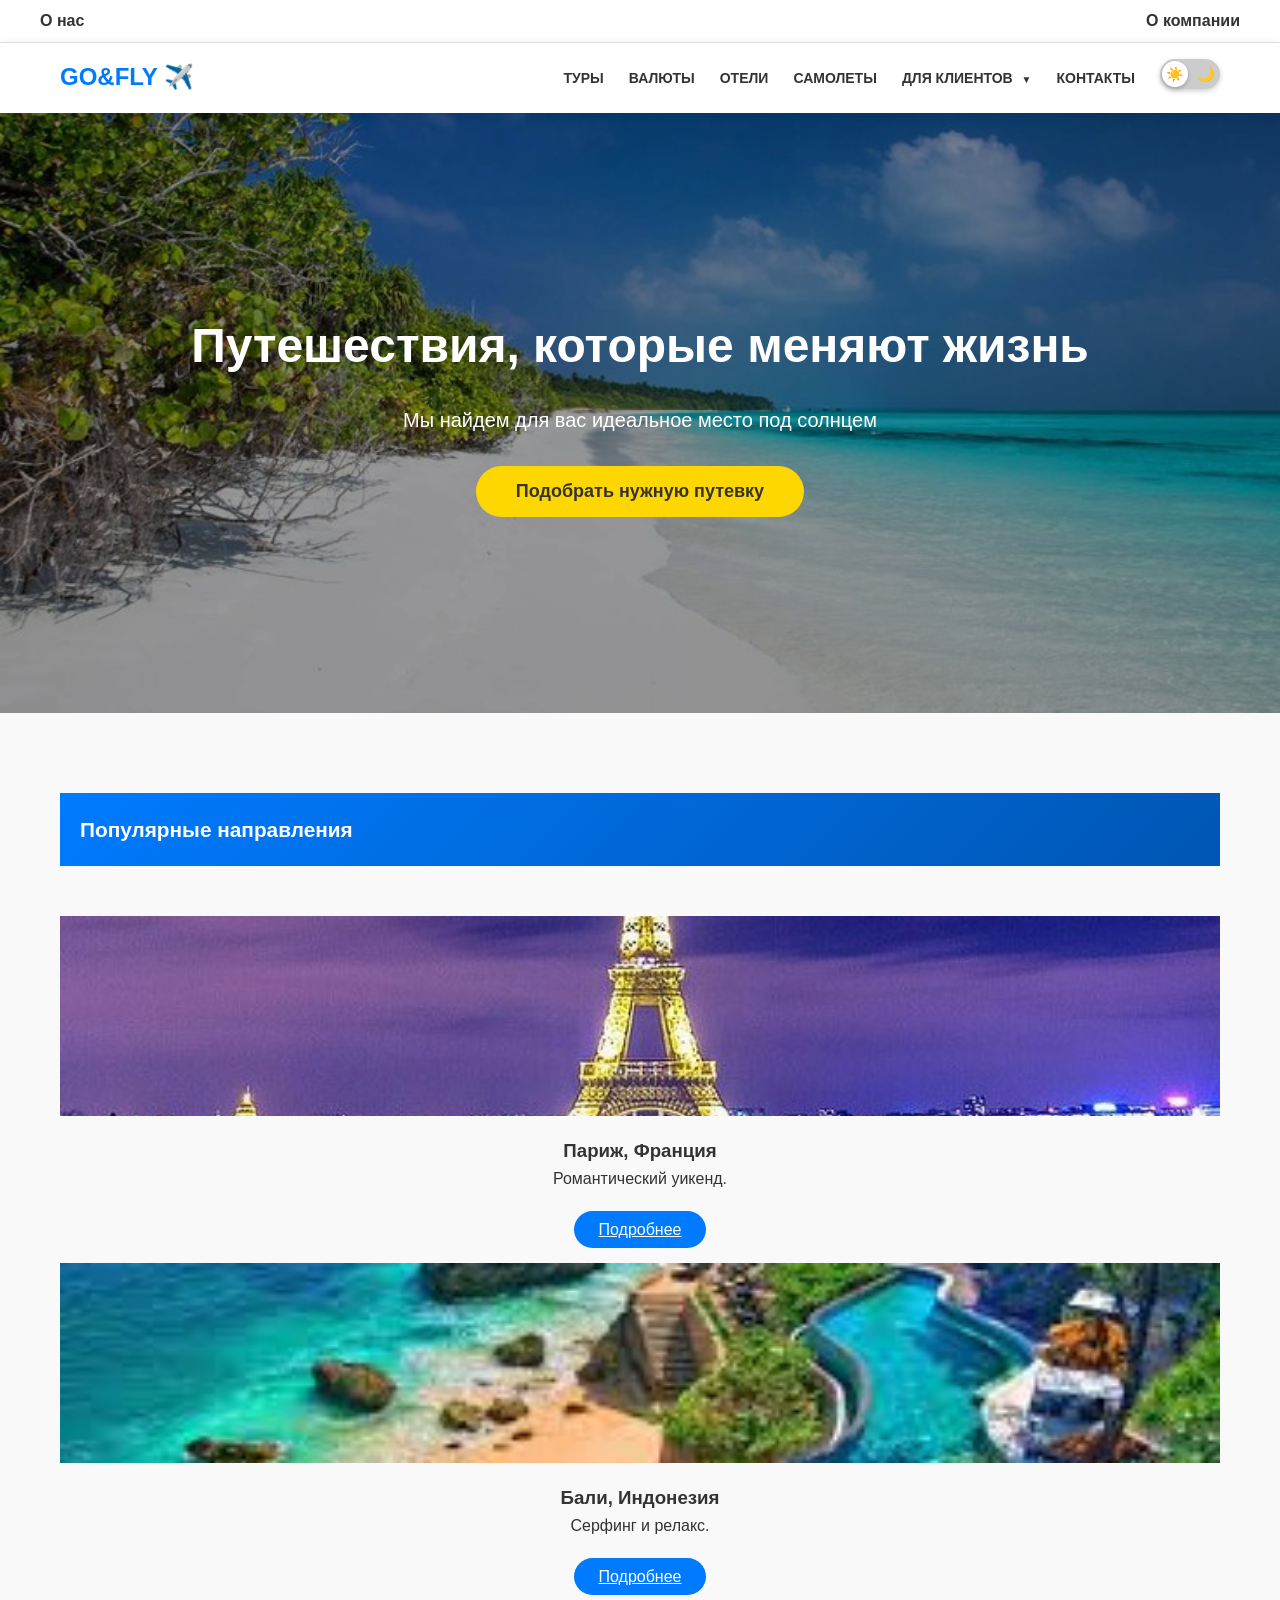
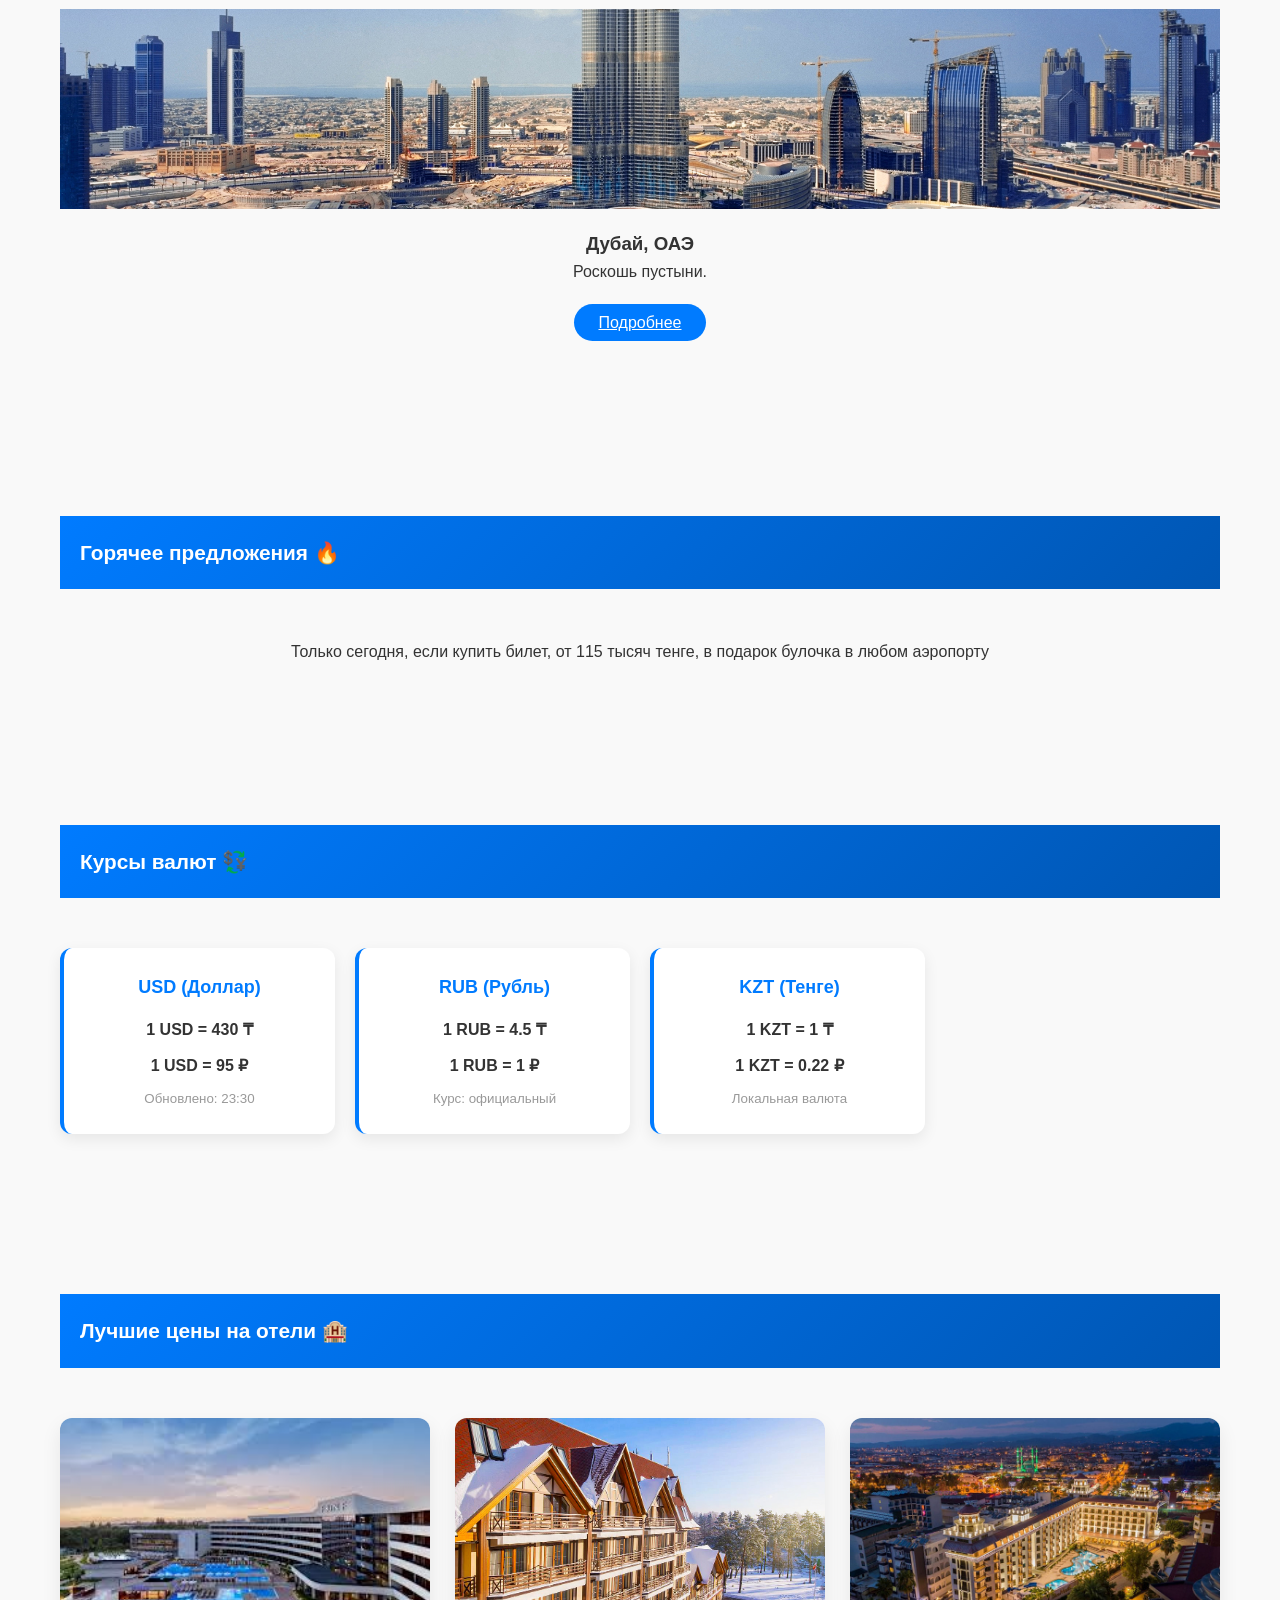
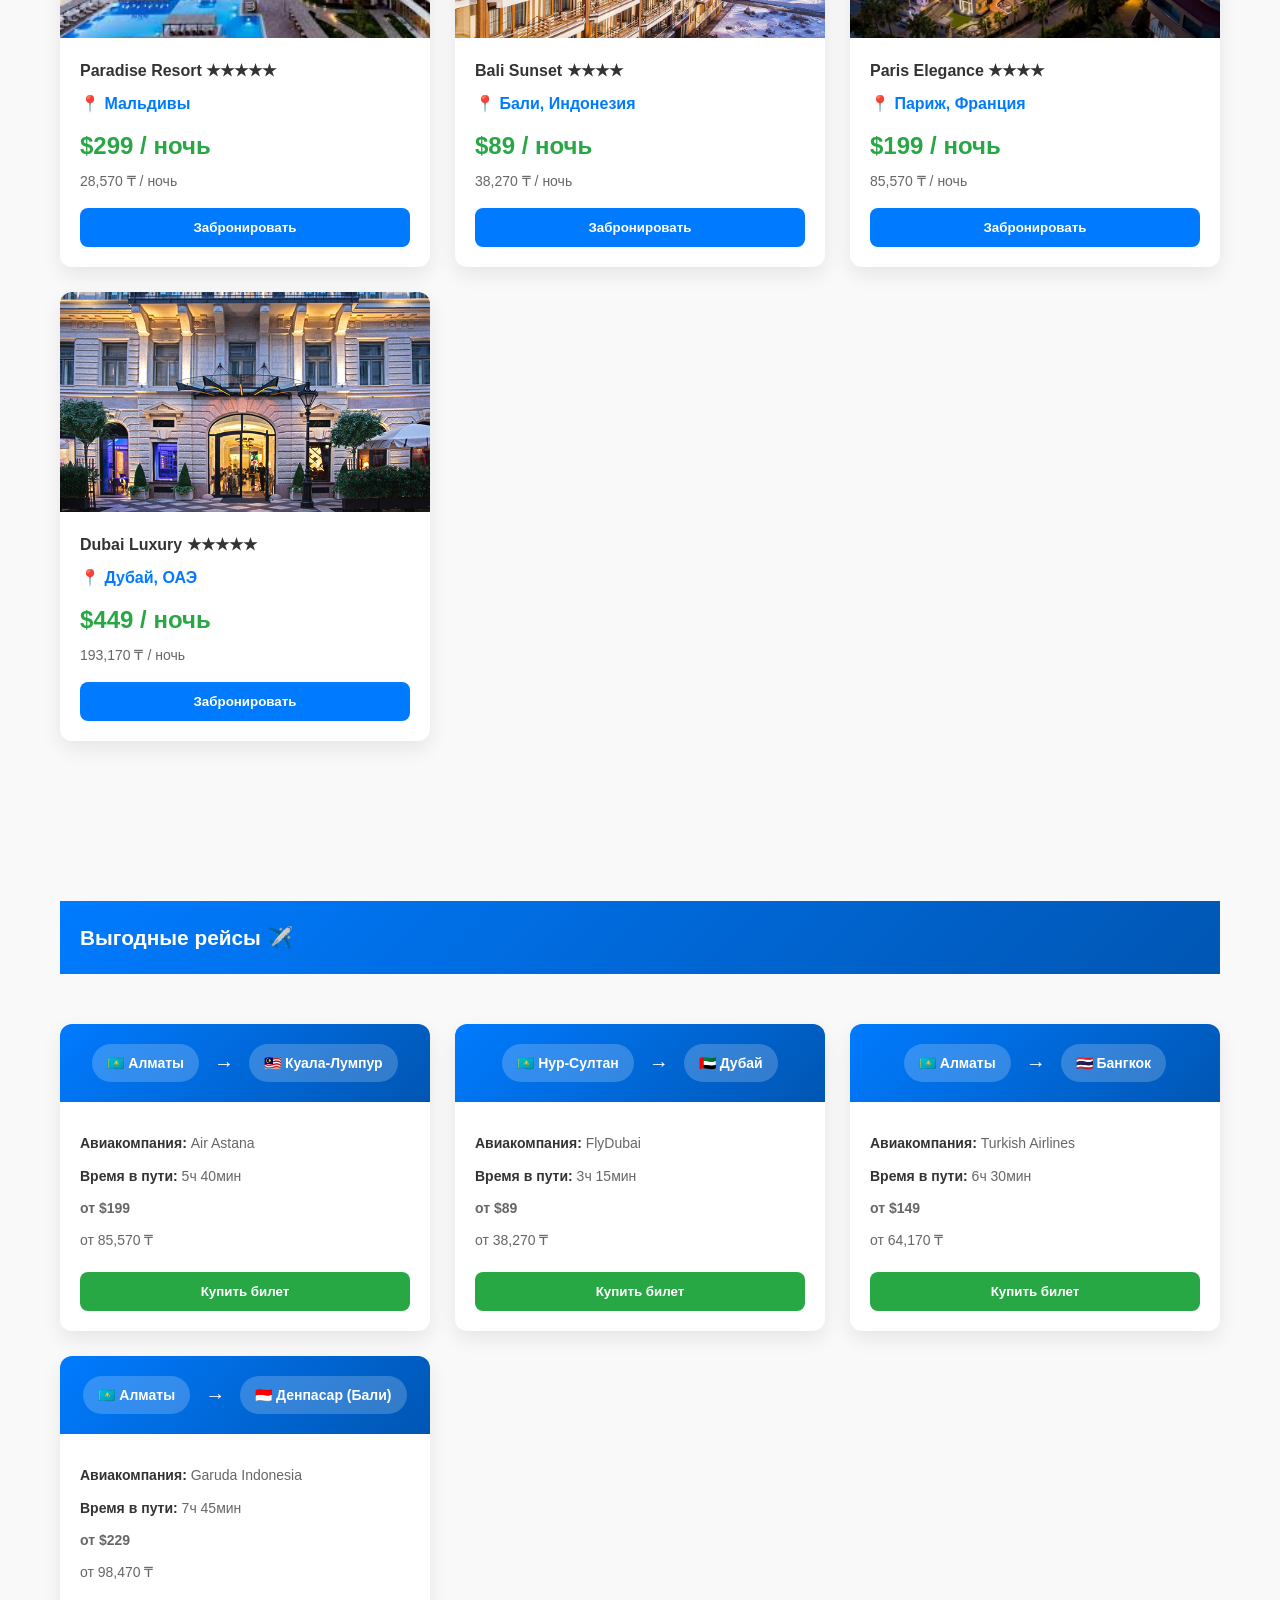
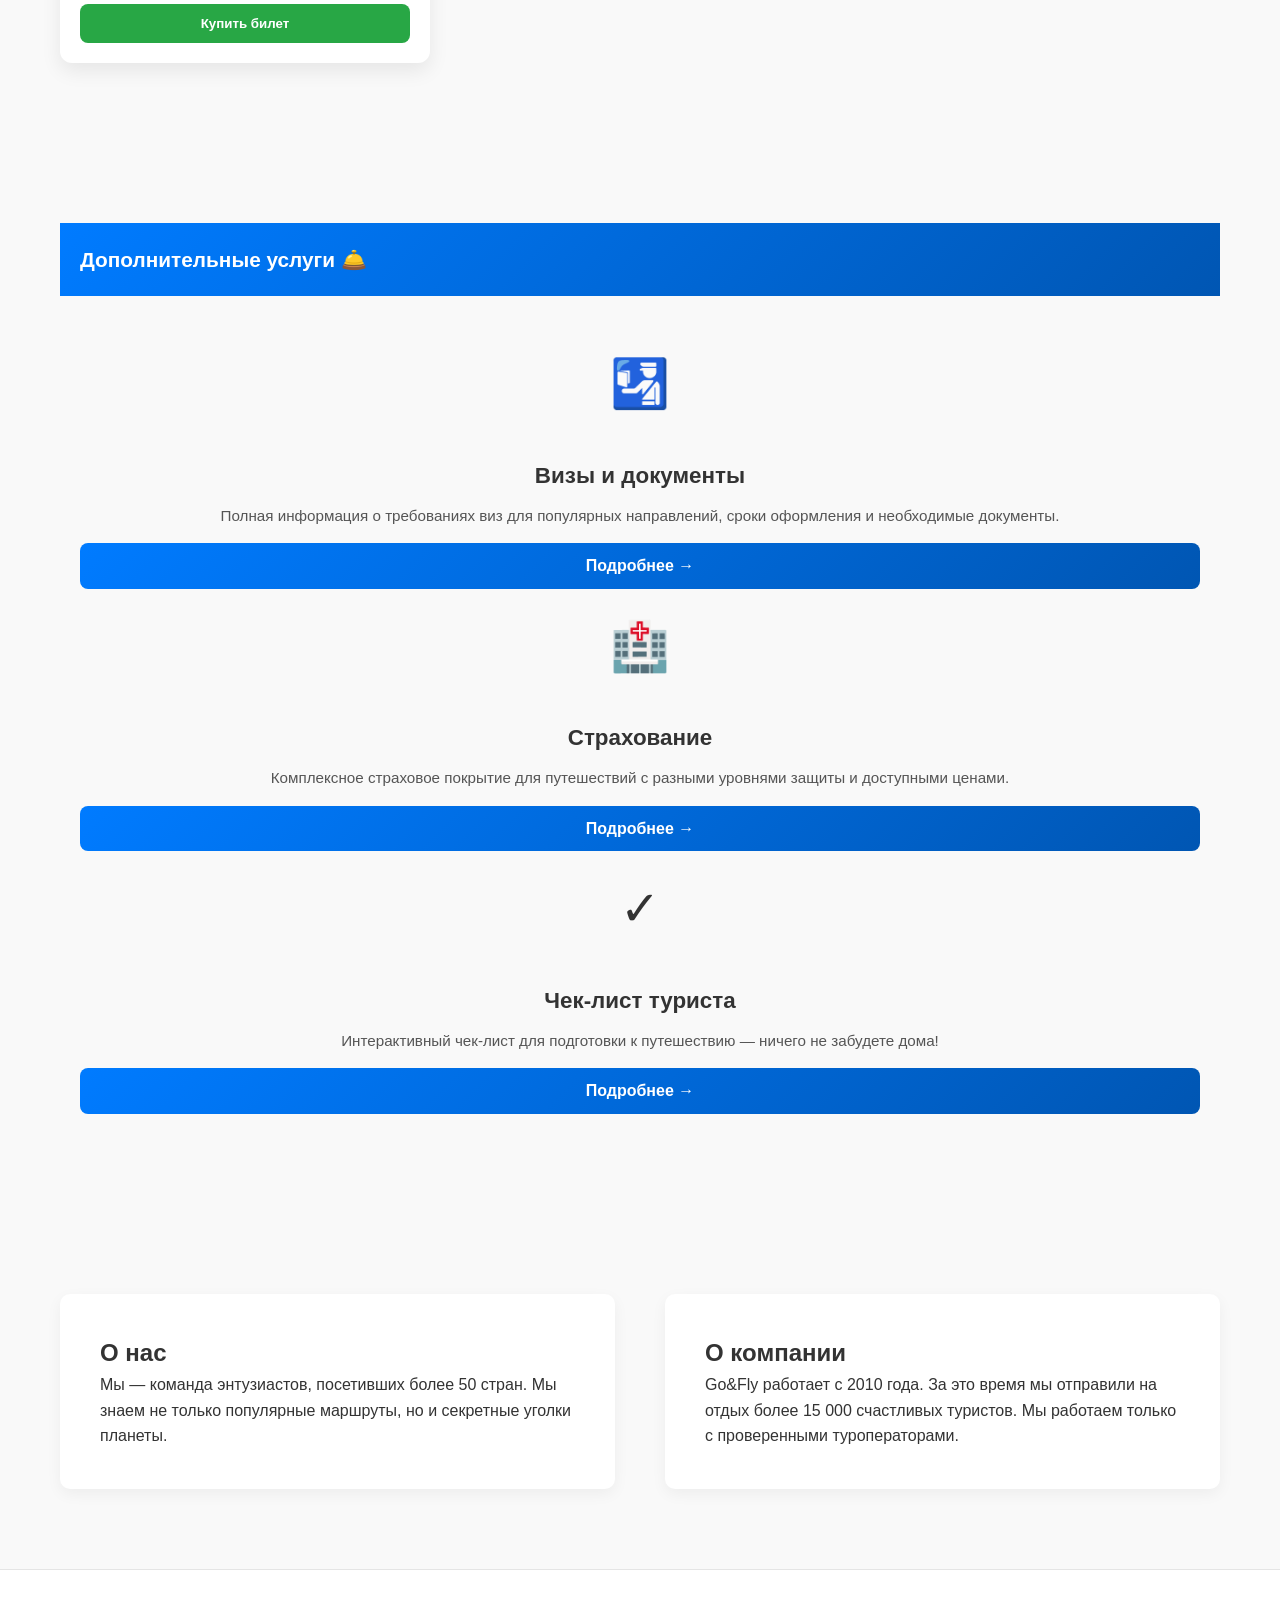
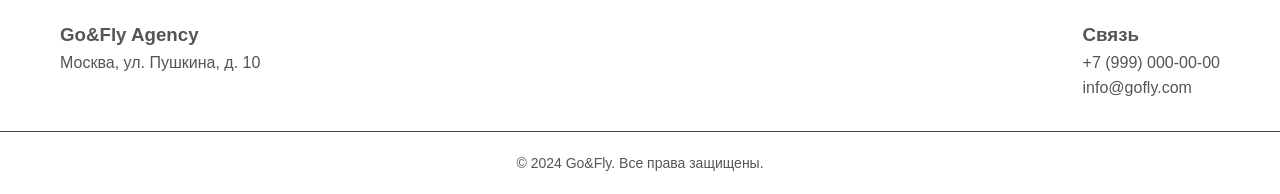
==== commit ea6170a6: "skip" ====
--- a/index.html
+++ b/index.html
@@ -8,55 +8,33 @@
     <link href="https://fonts.googleapis.com/css2?family=Montserrat:wght@400;600;700&display=swap" rel="stylesheet">
 </head>
 <body>
-    <!-- CAPTCHA VERIFICATION MODAL -->
-    <div id="captchaModal" class="captcha-modal">
-        <div class="captcha-modal-content">
-            <div class="captcha-header">
-                <h2>Проверка безопасности</h2>
-                <p>Пожалуйста, подтвердите, что вы не робот</p>
-            </div>
-            <div class="captcha-body">
-                <div class="captcha-checkbox">
-                    <input type="checkbox" id="captchaCheckbox" class="captcha-input">
-                    <label for="captchaCheckbox">
-                        <span>Я не робот</span>
-                        <small>reCAPTCHA</small>
-                    </label>
-                </div>
-                <img src="data:image/svg+xml,%3Csvg xmlns='http://www.w3.org/2000/svg' width='32' height='32'%3E%3Ctext x='5' y='20' font-size='14' fill='%23666'%3EGoogle%3C/text%3E%3C/svg%3E" alt="reCAPTCHA" class="captcha-logo">
-            </div>
-            <div class="captcha-footer">
-                <p class="captcha-text">
-                    This site is protected by reCAPTCHA and the Google
-                    <a href="#">Privacy Policy</a> and
-                    <a href="#">Terms of Service</a> apply.
-                </p>
-            </div>
-            <button id="captchaSubmit" class="captcha-btn">Продолжить</button>
+
+    <div class="top-links">
+        <div class="container top-links-container">
+            <div class="top-col left"><a href="#about-us">О нас</a></div>
+            <div class="top-col right"><a href="#company">О компании</a></div>
         </div>
     </div>
 
-    <header>
+    <header> 
         <div class="container header-container">
-            <div class="logo">Go&Fly ✈️</div>
+            <div class="logo" data-edit="logo">Go&Fly ✈️</div>
             
             <nav>
                 <ul class="nav-list">
-                    <li><a href="#tours">Туры</a></li>
-                    <li><a href="#currency">Валюты</a></li>
-                    <li><a href="#hotels">Отели</a></li>
-                    <li><a href="#flights">Самолеты</a></li>
+                    <li><a href="#tours" data-edit="nav.tours">Туры</a></li>
+                    <li><a href="#currency" data-edit="nav.currency">Валюты</a></li>
+                    <li><a href="#hotels" data-edit="nav.hotels">Отели</a></li>
+                    <li><a href="#flights" data-edit="nav.flights">Самолеты</a></li>
                     <li class="dropdown">
-                        <a href="#clients" class="dropbtn">Для клиентов <span class="arrow">▼</span></a>
+                        <a href="#clients" class="dropbtn" data-edit="nav.clients">Для клиентов <span class="arrow">▼</span></a>
                         <div class="dropdown-content">
                             <a href="./html/visas.html">Визы и документы</a>
                             <a href="./html/insurance.html">Страхование</a>
                             <a href="./html/memo.html">Памятка туриста</a>
                         </div>
                     </li>
-                    <li><a href="#about-us">О нас</a></li>
-                    <li><a href="#company">О компании</a></li>
-                    <li><a href="#contact">Контакты</a></li>
+                    <li><a href="#contact" data-edit="nav.contact">Контакты</a></li>
                     <li>
                         <button class="theme-toggle" id="themeToggle" title="Переключить тему">
                             <span class="theme-icon sun">☀️</span>
@@ -68,41 +46,44 @@
         </div>
     </header>
 
-    <section class="hero" style="background: url('./image/bj_1.jpg') center/cover no-repeat;">
+    <section class="hero" data-image="hero.bg" style="background: url('./image/bj_1.jpg') center/cover no-repeat;">
         <div class="hero-overlay">
             <div class="hero-content">
-                <h1>Путешествия, которые меняют жизнь</h1>
-                <p>Мы найдем для вас идеальное место под солнцем</p>
-                <button id="openQuizBtn" class="main-btn">Подобрать нужную путевку</button>
+                <h1 data-edit="hero.title">Путешествия, которые меняют жизнь</h1>
+                <p data-edit="hero.subtitle">Мы найдем для вас идеальное место под солнцем</p>
+                <button id="openQuizBtn" class="main-btn" data-edit="hero.cta">Подобрать нужную путевку</button>
             </div>
         </div>
     </section>
 
     <section id="tours" class="section">
         <div class="container">
-            <h2 class="section-title">Популярные направления</h2>
+            <h2 class="section-title" data-edit="tours.title">Популярные направления</h2>
             <div class="cards-grid">
                 <div class="card">
-                    <div class="card-img" style="background-image: url('./image/paris.jpg');"></div>
-                    <div class="card-info">
-                        <h3>Париж, Франция</h3>
-                        <p>Романтический уикенд.</p>
+                    <div class="card-img" data-image="tour1.image" style="background-image: url('./image/paris.jpg');"></div>
+                    <div class="card-info">
+                        <h3 data-edit="tour1.title">Париж, Франция</h3>
+                        <p data-edit="tour1.desc">Романтический уикенд.</p>
+                        <br>
                         <a class="buy-btn" href="html/paris-tour.html">Подробнее</a>
                     </div>
                 </div>
                 <div class="card">
-                    <div class="card-img" style="background-image: url('./image/Bali.jpg');"></div>
-                    <div class="card-info">
-                        <h3>Бали, Индонезия</h3>
-                        <p>Серфинг и релакс.</p>
+                    <div class="card-img" data-image="tour2.image" style="background-image: url('./image/Bali.jpg');"></div>
+                    <div class="card-info">
+                        <h3 data-edit="tour2.title">Бали, Индонезия</h3>
+                        <p data-edit="tour2.desc">Серфинг и релакс.</p>
+                        <br>
                         <a class="buy-btn" href="html/bali-tour.html">Подробнее</a>
                     </div>
                 </div>
                 <div class="card">
-                    <div class="card-img" style="background-image: url('./image/Dubai.jpg');"></div>
-                    <div class="card-info">
-                        <h3>Дубай, ОАЭ</h3>
-                        <p>Роскошь пустыни.</p>
+                    <div class="card-img" data-image="tour3.image" style="background-image: url('./image/Dubai.jpg');"></div>
+                    <div class="card-info">
+                        <h3 data-edit="tour3.title">Дубай, ОАЭ</h3>
+                        <p data-edit="tour3.desc">Роскошь пустыни.</p>
+                        <br>
                         <a class="buy-btn" href="html/dubai-tour.html">Подробнее</a>
                     </div>
                 </div>
@@ -112,20 +93,20 @@
 
     <section id="hot-tours" class="section bg-light">
         <div class="container">
-            <h2 class="section-title">Горячее предложения 🔥</h2>
-            <p style="text-align: center;">Только сегодня, если купить билет, от 115 тысяч тенге, в подарок булочка в любом аэропорту</p>
+            <h2 class="section-title" data-edit="hotTours.title">Горячее предложения 🔥</h2>
+            <p style="text-align: center;" data-edit="hotTours.note">Только сегодня, если купить билет, от 115 тысяч тенге, в подарок булочка в любом аэропорту</p>
         </div>
     </section>
 
     <!-- КУРСЫ ВАЛЮТ -->
     <section id="currency" class="section">
         <div class="container">
-            <h2 class="section-title">Курсы валют 💱</h2>
+            <h2 class="section-title" data-edit="currency.title">Курсы валют 💱</h2>
             <div class="currency-grid">
                 <div class="currency-card">
                     <h3>USD (Доллар)</h3>
-                    <p class="exchange-rate">1 USD = <span id="usd-rate">430</span> ₸</p>
-                    <p class="exchange-rate">1 USD = <span id="usd-rub">95</span> ₽</p>
+                    <p class="exchange-rate">1 USD = <span id="usd-rate" data-edit="usd.rate">430</span> ₸</p>
+                    <p class="exchange-rate">1 USD = <span id="usd-rub" data-edit="usd.rub">95</span> ₽</p>
                     <small>Обновлено: <span id="currency-time">сейчас</span></small>
                 </div>
                 <div class="currency-card">
@@ -147,12 +128,12 @@
     <!-- ЦЕНЫ НА ОТЕЛИ -->
     <section id="hotels" class="section bg-light">
         <div class="container">
-            <h2 class="section-title">Лучшие цены на отели 🏨</h2>
+            <h2 class="section-title" data-edit="hotels.title">Лучшие цены на отели 🏨</h2>
             <div class="hotels-grid">
                 <div class="hotel-card">
-                    <div class="hotel-img" style="background-image: url('./image/hotel_1.jpg');"></div>
+                    <div class="hotel-img" data-image="hotel1.image" style="background-image: url('./image/hotel_1.jpg');"></div>
                     <div class="hotel-info">
-                        <h3>Paradise Resort ★★★★★</h3>
+                        <h3 data-edit="hotel1.name">Paradise Resort ★★★★★</h3>
                         <p class="hotel-location">📍 Мальдивы</p>
                         <p class="hotel-price">$299 / ночь</p>
                         <p class="hotel-price-alt">28,570 ₸ / ночь</p>
@@ -160,9 +141,9 @@
                     </div>
                 </div>
                 <div class="hotel-card">
-                    <div class="hotel-img" style="background-image: url('./image/hotel_2.jpg');"></div>
+                    <div class="hotel-img" data-image="hotel2.image" style="background-image: url('./image/hotel_2.jpg');"></div>
                     <div class="hotel-info">
-                        <h3>Bali Sunset ★★★★</h3>
+                        <h3 data-edit="hotel2.name">Bali Sunset ★★★★</h3>
                         <p class="hotel-location">📍 Бали, Индонезия</p>
                         <p class="hotel-price">$89 / ночь</p>
                         <p class="hotel-price-alt">38,270 ₸ / ночь</p>
@@ -170,9 +151,9 @@
                     </div>
                 </div>
                 <div class="hotel-card">
-                    <div class="hotel-img" style="background-image: url('./image/hotel_3.jpg');"></div>
+                    <div class="hotel-img" data-image="hotel3.image" style="background-image: url('./image/hotel_3.jpg');"></div>
                     <div class="hotel-info">
-                        <h3>Paris Elegance ★★★★</h3>
+                        <h3 data-edit="hotel3.name">Paris Elegance ★★★★</h3>
                         <p class="hotel-location">📍 Париж, Франция</p>
                         <p class="hotel-price">$199 / ночь</p>
                         <p class="hotel-price-alt">85,570 ₸ / ночь</p>
@@ -180,9 +161,9 @@
                     </div>
                 </div>
                 <div class="hotel-card">
-                    <div class="hotel-img" style="background-image: url('./image/hotel_4.jpg');"></div>
+                    <div class="hotel-img" data-image="hotel4.image" style="background-image: url('./image/hotel_4.jpg');"></div>
                     <div class="hotel-info">
-                        <h3>Dubai Luxury ★★★★★</h3>
+                        <h3 data-edit="hotel4.name">Dubai Luxury ★★★★★</h3>
                         <p class="hotel-location">📍 Дубай, ОАЭ</p>
                         <p class="hotel-price">$449 / ночь</p>
                         <p class="hotel-price-alt">193,170 ₸ / ночь</p>
@@ -302,12 +283,12 @@
     <section id="about-us" class="section">
         <div class="container split-section">
             <div class="text-block">
-                <h2>О нас</h2>
-                <p>Мы — команда энтузиастов, посетивших более 50 стран. Мы знаем не только популярные маршруты, но и секретные уголки планеты.</p>
+                <h2 data-edit="about.title">О нас</h2>
+                <p data-edit="about.text">Мы — команда энтузиастов, посетивших более 50 стран. Мы знаем не только популярные маршруты, но и секретные уголки планеты.</p>
             </div>
             <div class="text-block" id="company">
-                <h2>О компании</h2>
-                <p>Go&Fly работает с 2010 года. За это время мы отправили на отдых более 15 000 счастливых туристов. Мы работаем только с проверенными туроператорами.</p>
+                <h2 data-edit="company.title">О компании</h2>
+                <p data-edit="company.text">Go&Fly работает с 2010 года. За это время мы отправили на отдых более 15 000 счастливых туристов. Мы работаем только с проверенными туроператорами.</p>
             </div>
         </div>
     </section>
@@ -315,13 +296,13 @@
     <footer id="contact">
         <div class="container footer-content">
             <div>
-                <h3>Go&Fly Agency</h3>
-                <p>Москва, ул. Пушкина, д. 10</p>
+                <h3 data-edit="footer.name">Go&Fly Agency</h3>
+                <p data-edit="footer.addr">Москва, ул. Пушкина, д. 10</p>
             </div>
             <div>
                 <h3>Связь</h3>
-                <p>+7 (999) 000-00-00</p>
-                <p>info@gofly.com</p>
+                <p data-edit="footer.phone">+7 (999) 000-00-00</p>
+                <p data-edit="footer.email">info@gofly.com</p>
             </div>
         </div>
         <div class="copyright">
@@ -333,6 +314,7 @@
         <div class="modal-content">
             <span class="close-btn">&times;</span>
             <h2>Подбор идеального тура 🌴</h2>
+            <div id="tourResults" style="display:none; margin-bottom:10px; padding:10px; border-radius:6px; background:#fffbe6; color:#665c00;"></div>
             <form id="tourForm">
                 <div class="form-group">
                     <label>Куда вы хотите полететь?</label>
@@ -466,6 +448,41 @@
         </div>
     </div>
 
+    <script>
+        // Применение сохранённых текстов и изображений (без рендеринга HTML-тегов)
+        document.addEventListener('DOMContentLoaded', function(){
+            try {
+                const saved = JSON.parse(localStorage.getItem('siteContent') || 'null');
+                if(!saved) return;
+
+                // Тексты (data-edit)
+                document.querySelectorAll('[data-edit]').forEach(el=>{
+                    const key = el.getAttribute('data-edit');
+                    if(key && saved[key] !== undefined){
+                        el.textContent = saved[key];
+                    }
+                });
+
+                // Изображения (data-image) — ставим в background-image или src
+                document.querySelectorAll('[data-image]').forEach(el=>{
+                    const key = el.getAttribute('data-image');
+                    if(!key) return;
+                    const val = saved[key];
+                    if(!val) return;
+                    // если элемент — img, используем src
+                    if(el.tagName.toLowerCase() === 'img'){
+                        el.src = val;
+                    } else {
+                        // background-image (вставляем как url(...))
+                        el.style.backgroundImage = `url("${val}")`;
+                    }
+                });
+            } catch(e){
+                console.warn('Ошибка при применении содержимого админки:', e);
+            }
+        });
+    </script>
+
     <script src="./js/script.js"></script>
 </body>
 </html>
--- a/css/style.css
+++ b/css/style.css
@@ -43,6 +43,22 @@
     padding: 0 20px;
 }
 
+.top-links {
+    background-color: var(--bg-secondary);
+    border-bottom: 1px solid var(--border-color);
+}
+.top-links .top-links-container {
+    display: flex;
+    justify-content: space-between;
+    align-items: center;
+    padding: 8px 0;
+}
+.top-links .top-col a {
+    color: var(--text-primary);
+    text-decoration: none;
+    font-weight: 700;
+}
+
 /* ШАПКА */
 header {
     background-color: var(--bg-secondary);
@@ -58,6 +74,17 @@
     justify-content: space-between;
     align-items: center;
     height: 70px;
+}
+
+/* Highlighted card */
+.card.highlighted {
+    border: 3px solid #ffd700;
+    transform: translateY(-6px) scale(1.02);
+    box-shadow: 0 12px 30px rgba(255,215,0,0.15);
+}
+
+@media (max-width: 768px) {
+    .top-links .top-links-container { flex-direction: column; gap:8px; }
 }
 
 .logo {
@@ -206,21 +233,15 @@
     margin-bottom: 50px;
     color: #333;
 }
-var(--bg-primary)
-.bg-light {
-    background-color: #eef2f5;
-}
-
-/* КАРТОЧКИ */
-.cards-grid {
+    
     display: flex;
     justify-content: center;
     gap: 30px;
     flex-wrap: wrap;
 }
-var(--bg-secondary)
+
 .card {
-    background: white;
+    background: var(--bg-secondary);
     border-radius: 15px;
     overflow: hidden;
     width: 350px;
@@ -273,12 +294,12 @@
 }
 
 /* ФУТЕР */
-footer {var(--bg-secondary);
+footer {
+    background-color: var(--bg-secondary);
     color: var(--text-secondary);
     padding: 50px 0 20px;
     border-top: 1px solid var(--border-color);
-    transition: background-color 0.3s ease
-    padding: 50px 0 20px;
+    transition: background-color 0.3s ease;
 }
 
 .footer-content {
@@ -414,16 +435,15 @@
     grid-template-columns: repeat(auto-fit, minmax(250px, 1fr));
     gap: 20px;
 }
-var(--bg-secondary);
+.currency-card {
+    background: var(--bg-secondary);
     padding: 25px;
     border-radius: 12px;
     box-shadow: 0 5px 15px rgba(0,0,0,0.08);
     text-align: center;
     border-left: 4px solid #007bff;
-    transition: background-color 0.3s ease0,0,0.08);
-    text-align: center;
-    border-left: 4px solid #007bff;
-}
+    transition: background-color 0.3s ease;
+} 
 
 .currency-card h3 {
     color: #007bff;
@@ -450,13 +470,13 @@
     gap: 25px;
 }
 
-.hotel-card {var(--bg-secondary)
-    background: white;
+.hotel-card {
+    background: var(--bg-secondary);
     border-radius: 12px;
     overflow: hidden;
     box-shadow: 0 8px 20px rgba(0,0,0,0.08);
     transition: transform 0.3s, box-shadow 0.3s;
-}
+} 
 
 .hotel-card:hover {
     transform: translateY(-8px);
@@ -521,13 +541,13 @@
     gap: 25px;
 }
 
-.flight-card {var(--bg-secondary)
-    background: white;
+.flight-card {
+    background: var(--bg-secondary);
     border-radius: 12px;
     overflow: hidden;
     box-shadow: 0 8px 20px rgba(0,0,0,0.08);
     transition: transform 0.3s;
-}
+} 
 
 .flight-card:hover {
     transform: translateY(-8px);
